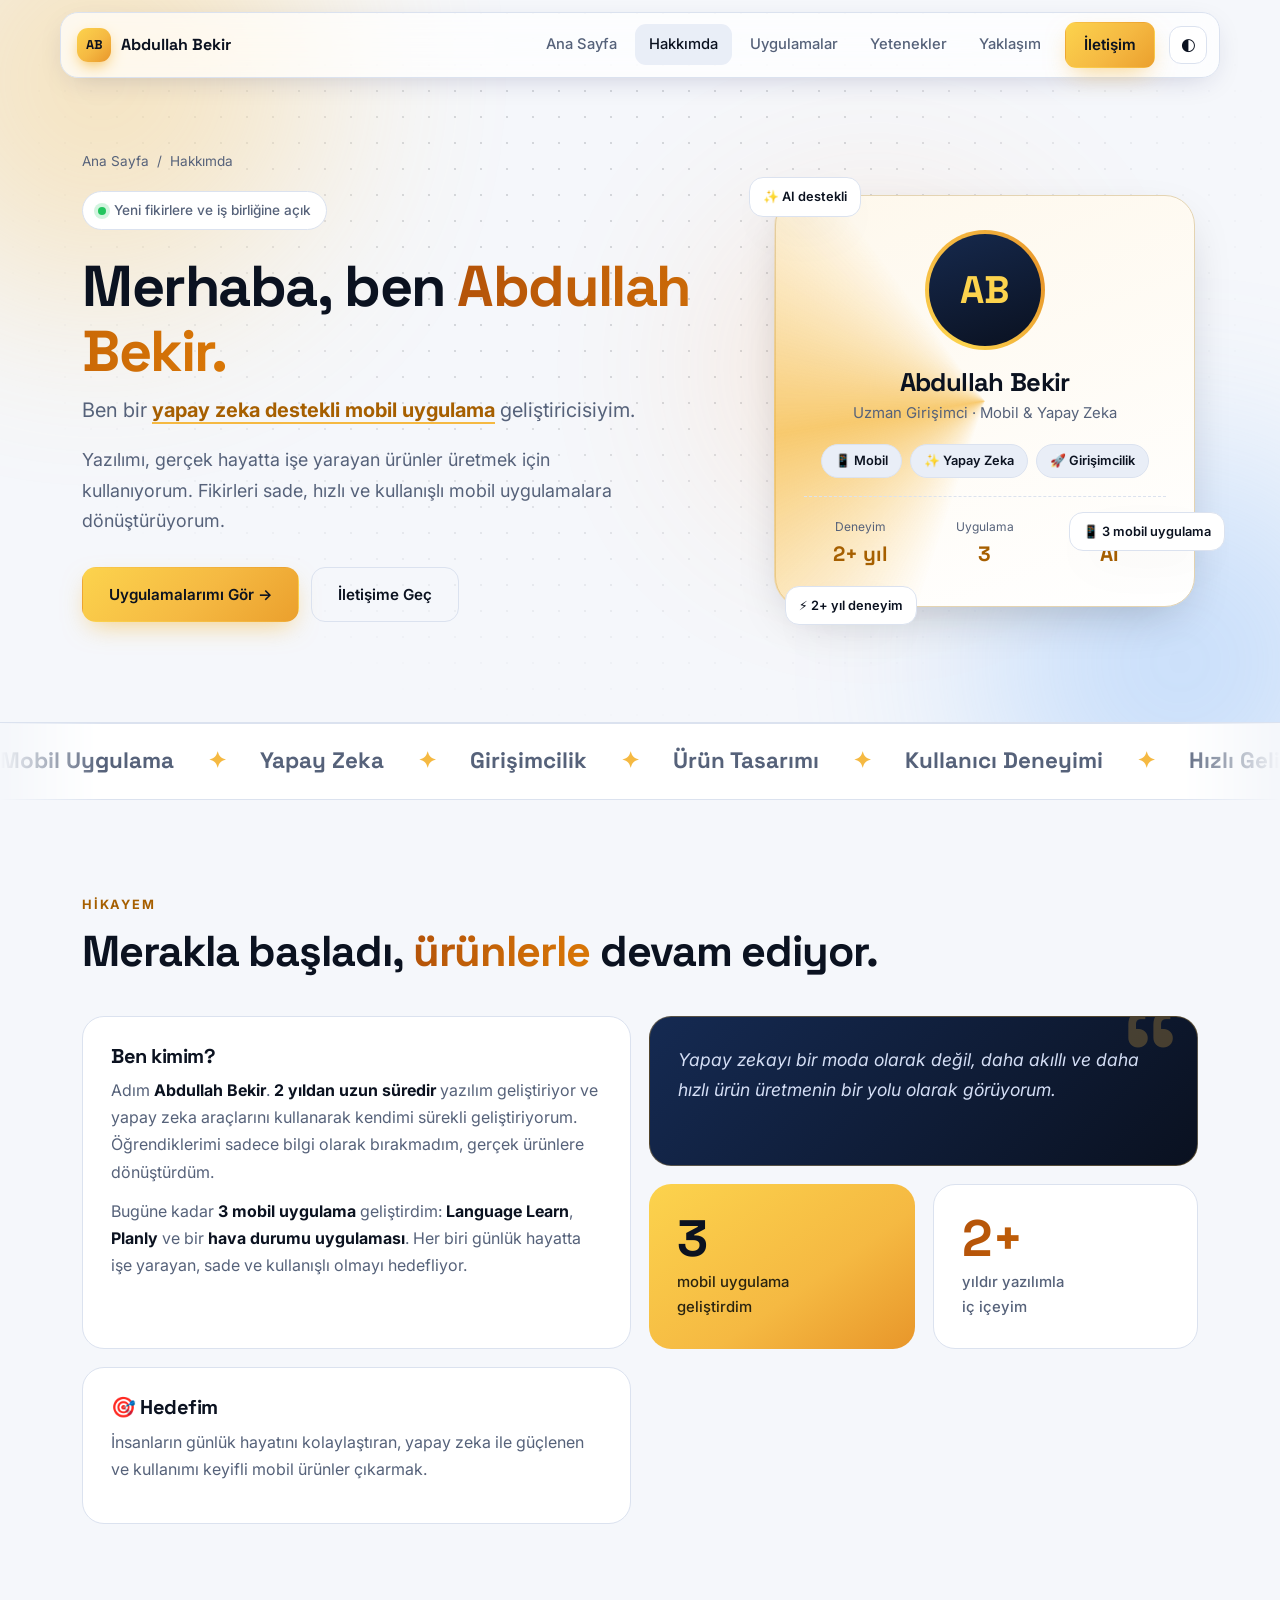
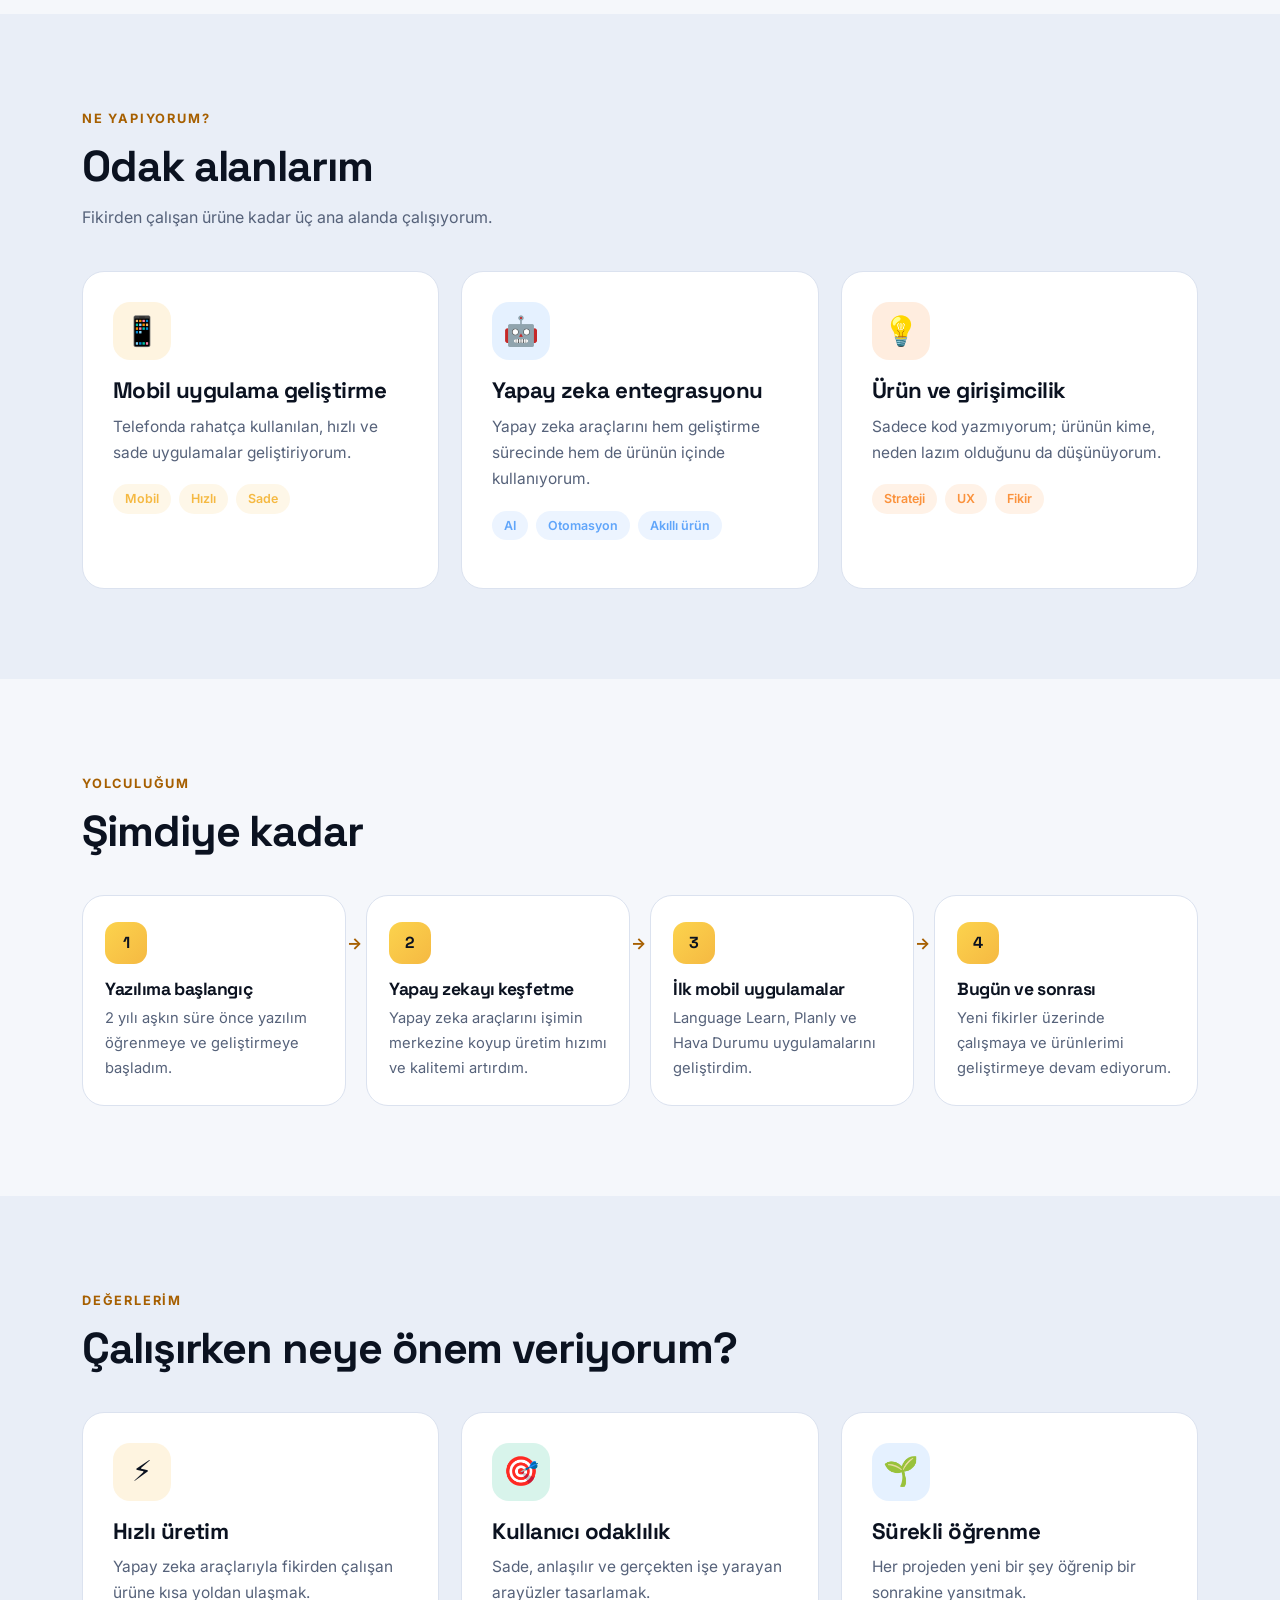
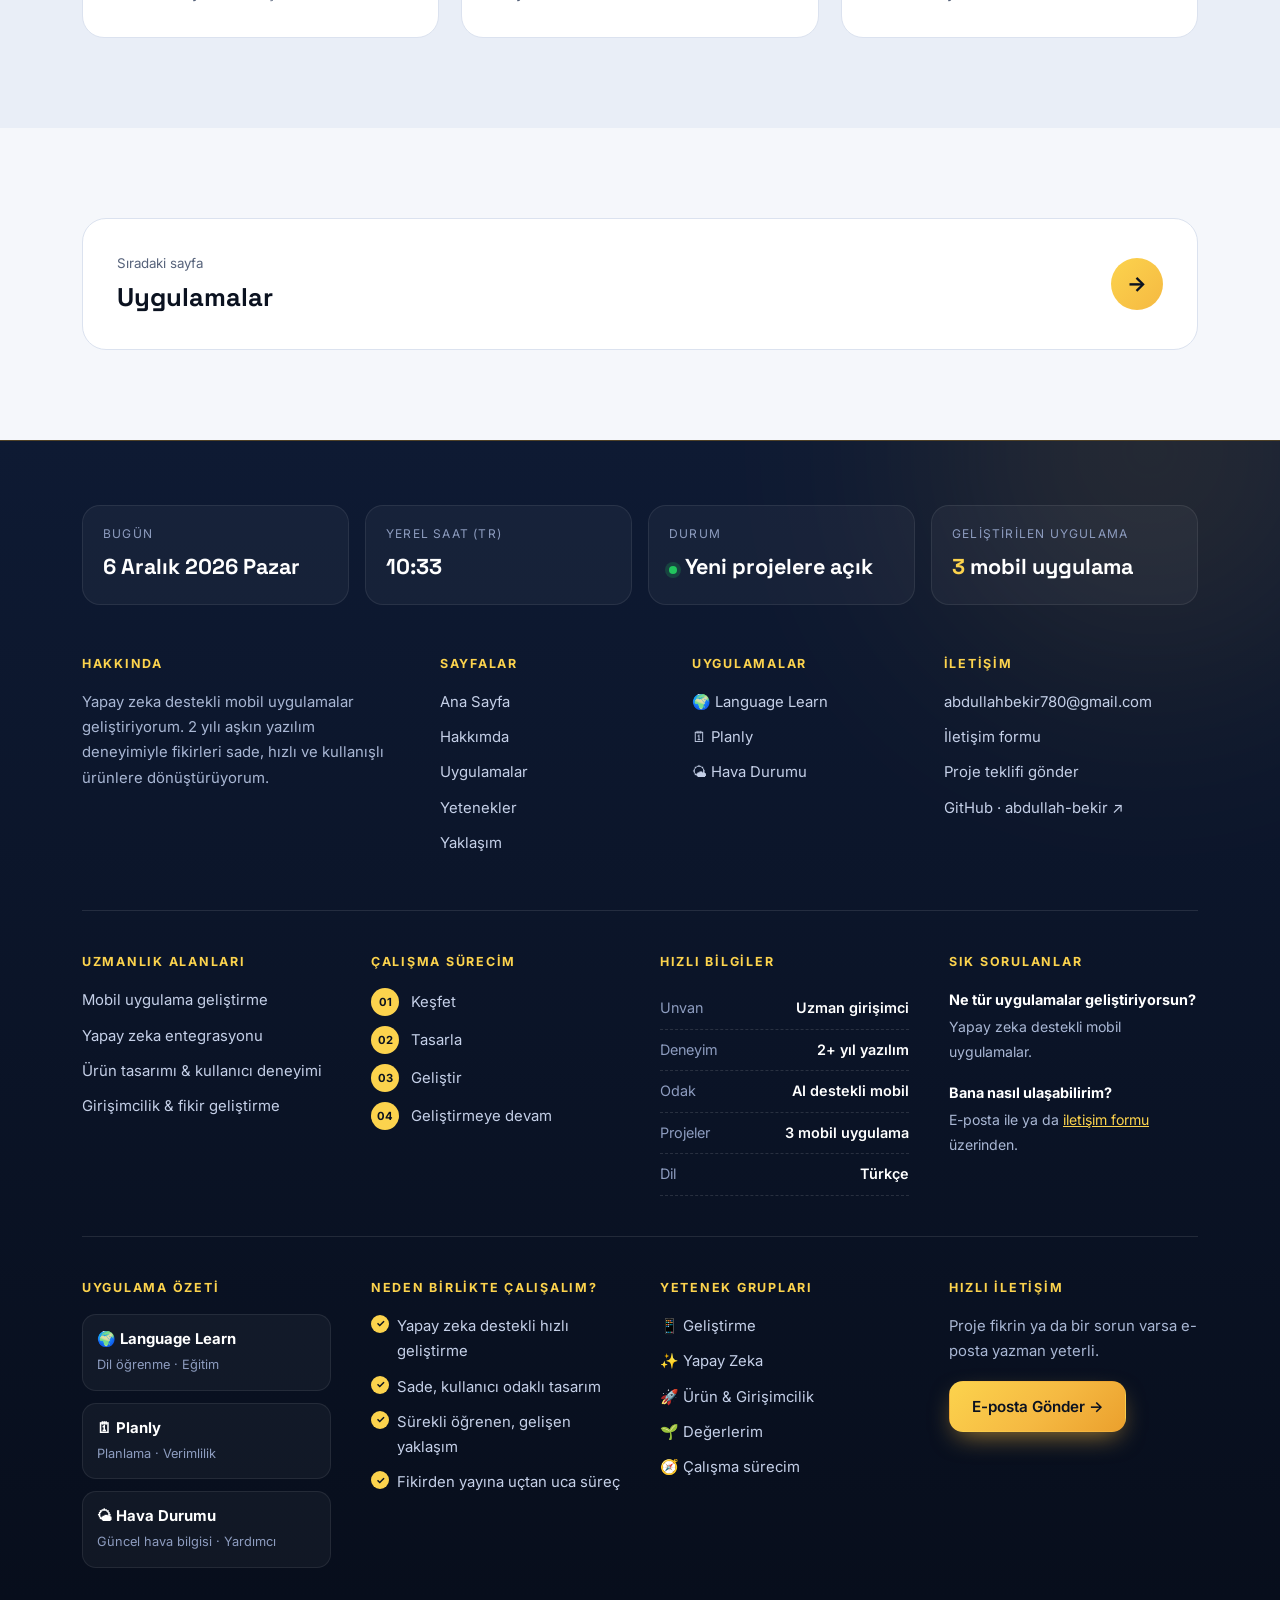
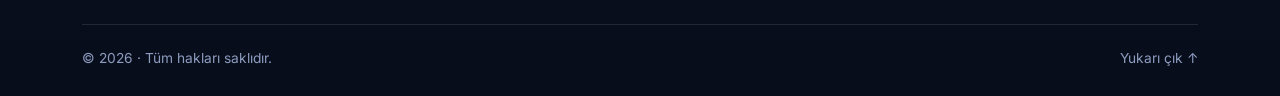
==== hakkimda.html @ 8fc39459 "Kişisel web sitesi: ilk sürüm Ana sayfa, Hakkımda, Uygulamalar, Yetenekler, Yaklaşım ve İletişim say" ====
<!doctype html>
<html lang="tr">
<head>
<meta charset="utf-8">
<meta name="viewport" content="width=device-width, initial-scale=1">
<title>Hakkımda · Abdullah Bekir</title>
<meta name="description" content="Abdullah Bekir kimdir? 2 yıldan fazla yazılım deneyimi olan, yapay zeka destekli mobil uygulamalar geliştiren girişimci.">
<meta name="theme-color" content="#070d1a">
<link rel="icon" href="data:image/svg+xml,<svg xmlns='http://www.w3.org/2000/svg' viewBox='0 0 100 100'><rect width='100' height='100' rx='24' fill='%23f5b942'/><text x='50' y='67' font-size='56' text-anchor='middle' fill='%230b1220' font-family='Arial' font-weight='700'>AB</text></svg>">
<link rel="preconnect" href="https://fonts.googleapis.com">
<link rel="preconnect" href="https://fonts.gstatic.com" crossorigin>
<link href="https://fonts.googleapis.com/css2?family=Inter:wght@400;500;600;700;800&family=Space+Grotesk:wght@500;700&display=swap" rel="stylesheet">
<link rel="stylesheet" href="style.css">
</head>
<body>

<header class="nav"><div class="nav-in">
  <a href="index.html" class="brand"><span class="logo">AB</span> Abdullah Bekir</a>
  <nav class="links" id="links" aria-label="Ana menü">
    <a href="index.html">Ana Sayfa</a>
    <a href="hakkimda.html" class="active">Hakkımda</a>
    <a href="uygulamalar.html">Uygulamalar</a>
    <a href="yetenekler.html">Yetenekler</a>
    <a href="yaklasim.html">Yaklaşım</a>
    <a href="iletisim.html" class="btn">İletişim</a>
  </nav>
  <button class="theme" id="theme" aria-label="Temayı değiştir">◐</button>
  <button class="burger" id="burger" aria-label="Menüyü aç" aria-expanded="false"><span></span><span></span></button>
</div></header>

<main>
<section class="page-hero about-hero">
  <div class="gridbg"></div><div class="glow g1"></div><div class="glow g2"></div><div class="glow g3"></div>
  <div class="wrap about-grid">
    <div>
      <div class="crumbs"><a href="index.html">Ana Sayfa</a> <span>/</span> <span>Hakkımda</span></div>
      <span class="pill"><i></i> Yeni fikirlere ve iş birliğine açık</span>
      <h1>Merhaba, ben <span class="grad">Abdullah Bekir.</span></h1>
      <p class="rotator-line">Ben bir <b class="rotator" id="rotator">yapay zeka destekli mobil uygulama</b> geliştiricisiyim.</p>
      <p class="lead">Yazılımı, gerçek hayatta işe yarayan ürünler üretmek için kullanıyorum. Fikirleri sade, hızlı ve kullanışlı mobil uygulamalara dönüştürüyorum.</p>
      <div class="cta">
        <a href="uygulamalar.html" class="btn">Uygulamalarımı Gör →</a>
        <a href="iletisim.html" class="btn btn-ghost">İletişime Geç</a>
      </div>
    </div>

    <div class="profile-wrap reveal">
      <aside class="profile tilt" aria-label="Profil kartı">
        <div class="avatar"><span>AB</span></div>
        <h3>Abdullah Bekir</h3>
        <p class="role">Uzman Girişimci · Mobil &amp; Yapay Zeka</p>
        <ul class="chips">
          <li>📱 Mobil</li><li>✨ Yapay Zeka</li><li>🚀 Girişimcilik</li>
        </ul>
        <dl class="p-facts">
          <div><dt>Deneyim</dt><dd>2+ yıl</dd></div>
          <div><dt>Uygulama</dt><dd>3</dd></div>
          <div><dt>Odak</dt><dd>AI</dd></div>
        </dl>
      </aside>
      <div class="chip ch1">✨ AI destekli</div>
      <div class="chip ch2">📱 3 mobil uygulama</div>
      <div class="chip ch3">⚡ 2+ yıl deneyim</div>
    </div>
  </div>
</section>

<div class="marquee" aria-hidden="true">
  <div class="marquee-track">
    <span>Mobil Uygulama</span><span>✦</span><span>Yapay Zeka</span><span>✦</span><span>Girişimcilik</span><span>✦</span><span>Ürün Tasarımı</span><span>✦</span><span>Kullanıcı Deneyimi</span><span>✦</span><span>Hızlı Geliştirme</span><span>✦</span>
    <span>Mobil Uygulama</span><span>✦</span><span>Yapay Zeka</span><span>✦</span><span>Girişimcilik</span><span>✦</span><span>Ürün Tasarımı</span><span>✦</span><span>Kullanıcı Deneyimi</span><span>✦</span><span>Hızlı Geliştirme</span><span>✦</span>
  </div>
</div>

<section class="section">
  <div class="wrap">
    <span class="eyebrow">Hikayem</span>
    <h2>Merakla başladı, <span class="grad">ürünlerle</span> devam ediyor.</h2>

    <div class="bento">
      <div class="b-card b-story reveal">
        <h3>Ben kimim?</h3>
        <p>Adım <b>Abdullah Bekir</b>. <b>2 yıldan uzun süredir</b> yazılım geliştiriyor ve yapay zeka araçlarını kullanarak kendimi sürekli geliştiriyorum. Öğrendiklerimi sadece bilgi olarak bırakmadım, gerçek ürünlere dönüştürdüm.</p>
        <p>Bugüne kadar <b>3 mobil uygulama</b> geliştirdim: <b>Language Learn</b>, <b>Planly</b> ve bir <b>hava durumu uygulaması</b>. Her biri günlük hayatta işe yarayan, sade ve kullanışlı olmayı hedefliyor.</p>
      </div>

      <div class="b-card b-quote reveal">
        <span class="qmark">“</span>
        <p>Yapay zekayı bir moda olarak değil, daha akıllı ve daha hızlı ürün üretmenin bir yolu olarak görüyorum.</p>
      </div>

      <div class="b-card b-stat reveal">
        <b data-count="3">0</b>
        <span>mobil uygulama<br>geliştirdim</span>
      </div>

      <div class="b-card b-stat alt reveal">
        <b data-count="2" data-suffix="+">0</b>
        <span>yıldır yazılımla<br>iç içeyim</span>
      </div>

      <div class="b-card b-goal reveal">
        <h3>🎯 Hedefim</h3>
        <p>İnsanların günlük hayatını kolaylaştıran, yapay zeka ile güçlenen ve kullanımı keyifli mobil ürünler çıkarmak.</p>
      </div>
    </div>
  </div>
</section>

<section class="section alt">
  <div class="wrap">
    <span class="eyebrow">Ne yapıyorum?</span>
    <h2>Odak alanlarım</h2>
    <p class="sub">Fikirden çalışan ürüne kadar üç ana alanda çalışıyorum.</p>
    <div class="cards">
      <div class="card reveal" style="--c:#f5b942"><div class="ico">📱</div><h3>Mobil uygulama geliştirme</h3><p>Telefonda rahatça kullanılan, hızlı ve sade uygulamalar geliştiriyorum.</p><ul class="tags"><li>Mobil</li><li>Hızlı</li><li>Sade</li></ul></div>
      <div class="card reveal" style="--c:#60a5fa"><div class="ico">🤖</div><h3>Yapay zeka entegrasyonu</h3><p>Yapay zeka araçlarını hem geliştirme sürecinde hem de ürünün içinde kullanıyorum.</p><ul class="tags"><li>AI</li><li>Otomasyon</li><li>Akıllı ürün</li></ul></div>
      <div class="card reveal" style="--c:#fb923c"><div class="ico">💡</div><h3>Ürün ve girişimcilik</h3><p>Sadece kod yazmıyorum; ürünün kime, neden lazım olduğunu da düşünüyorum.</p><ul class="tags"><li>Strateji</li><li>UX</li><li>Fikir</li></ul></div>
    </div>
  </div>
</section>

<section class="section">
  <div class="wrap">
    <span class="eyebrow">Yolculuğum</span>
    <h2>Şimdiye kadar</h2>
    <div class="journey">
      <div class="j-item reveal"><i>1</i><div><h3>Yazılıma başlangıç</h3><p>2 yılı aşkın süre önce yazılım öğrenmeye ve geliştirmeye başladım.</p></div></div>
      <div class="j-item reveal"><i>2</i><div><h3>Yapay zekayı keşfetme</h3><p>Yapay zeka araçlarını işimin merkezine koyup üretim hızımı ve kalitemi artırdım.</p></div></div>
      <div class="j-item reveal"><i>3</i><div><h3>İlk mobil uygulamalar</h3><p>Language Learn, Planly ve Hava Durumu uygulamalarını geliştirdim.</p></div></div>
      <div class="j-item reveal"><i>4</i><div><h3>Bugün ve sonrası</h3><p>Yeni fikirler üzerinde çalışmaya ve ürünlerimi geliştirmeye devam ediyorum.</p></div></div>
    </div>
  </div>
</section>

<section class="section alt">
  <div class="wrap">
    <span class="eyebrow">Değerlerim</span>
    <h2>Çalışırken neye önem veriyorum?</h2>
    <div class="cards">
      <div class="card reveal" style="--c:#f5b942"><div class="ico">⚡</div><h3>Hızlı üretim</h3><p>Yapay zeka araçlarıyla fikirden çalışan ürüne kısa yoldan ulaşmak.</p></div>
      <div class="card reveal" style="--c:#12b886"><div class="ico">🎯</div><h3>Kullanıcı odaklılık</h3><p>Sade, anlaşılır ve gerçekten işe yarayan arayüzler tasarlamak.</p></div>
      <div class="card reveal" style="--c:#60a5fa"><div class="ico">🌱</div><h3>Sürekli öğrenme</h3><p>Her projeden yeni bir şey öğrenip bir sonrakine yansıtmak.</p></div>
    </div>
  </div>
</section>

<section class="section">
  <div class="wrap">
    <a class="next reveal" href="uygulamalar.html">
      <div><small>Sıradaki sayfa</small><b>Uygulamalar</b></div>
      <span class="arrow">→</span>
    </a>
  </div>
</section>
</main>

<footer class="footer">
  <div class="wrap">
    <div class="f-live">
      <div><small>Bugün</small><b id="f-date">—</b></div>
      <div><small>Yerel saat (TR)</small><b id="f-time">—</b></div>
      <div><small>Durum</small><b><span class="dot"></span>Yeni projelere açık</b></div>
      <div><small>Geliştirilen uygulama</small><b><em>3</em> mobil uygulama</b></div>
    </div>

    <div class="f-grid">
      <div>
        <h4>Hakkında</h4>
        <p>Yapay zeka destekli mobil uygulamalar geliştiriyorum. 2 yılı aşkın yazılım deneyimiyle fikirleri sade, hızlı ve kullanışlı ürünlere dönüştürüyorum.</p>
      </div>
      <div>
        <h4>Sayfalar</h4>
        <ul>
          <li><a href="index.html">Ana Sayfa</a></li>
          <li><a href="hakkimda.html">Hakkımda</a></li>
          <li><a href="uygulamalar.html">Uygulamalar</a></li>
          <li><a href="yetenekler.html">Yetenekler</a></li>
          <li><a href="yaklasim.html">Yaklaşım</a></li>
        </ul>
      </div>
      <div>
        <h4>Uygulamalar</h4>
        <ul>
          <li><a href="uygulamalar.html">🌍 Language Learn</a></li>
          <li><a href="uygulamalar.html">🗓 Planly</a></li>
          <li><a href="uygulamalar.html">🌤 Hava Durumu</a></li>
        </ul>
      </div>
      <div>
        <h4>İletişim</h4>
        <ul>
          <li><a href="mailto:abdullahbekir780@gmail.com">abdullahbekir780@gmail.com</a></li>
          <li><a href="iletisim.html">İletişim formu</a></li>
          <li><a href="iletisim.html">Proje teklifi gönder</a></li>
          <li><a href="https://github.com/abdullah-bekir" target="_blank" rel="noopener">GitHub · abdullah-bekir ↗</a></li>
        </ul>
      </div>
    </div>

    <div class="f-grid f-grid2">
      <div>
        <h4>Uzmanlık alanları</h4>
        <ul>
          <li><a href="yetenekler.html">Mobil uygulama geliştirme</a></li>
          <li><a href="yetenekler.html">Yapay zeka entegrasyonu</a></li>
          <li><a href="yetenekler.html">Ürün tasarımı &amp; kullanıcı deneyimi</a></li>
          <li><a href="yetenekler.html">Girişimcilik &amp; fikir geliştirme</a></li>
        </ul>
      </div>
      <div>
        <h4>Çalışma sürecim</h4>
        <ul class="f-steps">
          <li><span>01</span> Keşfet</li>
          <li><span>02</span> Tasarla</li>
          <li><span>03</span> Geliştir</li>
          <li><span>04</span> Geliştirmeye devam</li>
        </ul>
      </div>
      <div>
        <h4>Hızlı bilgiler</h4>
        <dl class="f-facts">
          <div><dt>Unvan</dt><dd>Uzman girişimci</dd></div>
          <div><dt>Deneyim</dt><dd>2+ yıl yazılım</dd></div>
          <div><dt>Odak</dt><dd>AI destekli mobil</dd></div>
          <div><dt>Projeler</dt><dd>3 mobil uygulama</dd></div>
          <div><dt>Dil</dt><dd>Türkçe</dd></div>
        </dl>
      </div>
      <div>
        <h4>Sık sorulanlar</h4>
        <ul class="f-faq">
          <li><b>Ne tür uygulamalar geliştiriyorsun?</b><span>Yapay zeka destekli mobil uygulamalar.</span></li>
          <li><b>Bana nasıl ulaşabilirim?</b><span>E-posta ile ya da <a href="iletisim.html">iletişim formu</a> üzerinden.</span></li>
        </ul>
      </div>
    </div>
    <div class="f-grid f-grid2 f-grid3">
      <div>
        <h4>Uygulama özeti</h4>
        <ul class="f-apps">
          <li><a href="uygulamalar.html"><b>🌍 Language Learn</b><span>Dil öğrenme · Eğitim</span></a></li>
          <li><a href="uygulamalar.html"><b>🗓 Planly</b><span>Planlama · Verimlilik</span></a></li>
          <li><a href="uygulamalar.html"><b>🌤 Hava Durumu</b><span>Güncel hava bilgisi · Yardımcı</span></a></li>
        </ul>
      </div>
      <div>
        <h4>Neden birlikte çalışalım?</h4>
        <ul class="f-checks">
          <li>Yapay zeka destekli hızlı geliştirme</li>
          <li>Sade, kullanıcı odaklı tasarım</li>
          <li>Sürekli öğrenen, gelişen yaklaşım</li>
          <li>Fikirden yayına uçtan uca süreç</li>
        </ul>
      </div>
      <div>
        <h4>Yetenek grupları</h4>
        <ul>
          <li><a href="yetenekler.html">📱 Geliştirme</a></li>
          <li><a href="yetenekler.html">✨ Yapay Zeka</a></li>
          <li><a href="yetenekler.html">🚀 Ürün &amp; Girişimcilik</a></li>
          <li><a href="hakkimda.html">🌱 Değerlerim</a></li>
          <li><a href="yaklasim.html">🧭 Çalışma sürecim</a></li>
        </ul>
      </div>
      <div>
        <h4>Hızlı iletişim</h4>
        <p>Proje fikrin ya da bir sorun varsa e-posta yazman yeterli.</p>
        <a class="btn f-btn" href="mailto:abdullahbekir780@gmail.com">E-posta Gönder →</a>
      </div>
    </div>
    <div class="f-bottom"><span>© <span id="year"></span> · Tüm hakları saklıdır.</span><a href="#">Yukarı çık ↑</a></div>
  </div>
</footer>
<script src="script.js"></script>
</body>
</html>
---- style.css ----
:root{
  --bg:#f5f7fb;--bg2:#e9eef7;--surface:#ffffff;--surface2:#f7f9fd;--text:#0b1220;--muted:#56627a;--line:#dbe2ef;
  --brand:#f5b942;--brand2:#60a5fa;--brand3:#fb923c;
  --brand-ink:#a65f00;--on-brand:#0b1220;--ga:#b45309;--gb:#d97706;
  --shadow:0 18px 50px -18px rgba(11,18,32,.28);--radius:22px;
}
:root[data-theme="dark"]{
  --bg:#070d1a;--bg2:#0b1426;--surface:#101b33;--surface2:#15233f;--text:#eef3ff;--muted:#9aa9c7;--line:#1f2f52;
  --brand-ink:#f5b942;--ga:#fcd34d;--gb:#f59e0b;
  --shadow:0 18px 50px -18px rgba(0,0,0,.7);
}
*{box-sizing:border-box;margin:0;padding:0}
html{scroll-behavior:smooth;scroll-padding-top:90px}
body{font-family:Inter,system-ui,sans-serif;background:var(--bg);color:var(--text);line-height:1.7;-webkit-font-smoothing:antialiased;transition:background .3s,color .3s;animation:pagein .5s ease}
@keyframes pagein{from{opacity:0;transform:translateY(8px)}}
a{color:inherit;text-decoration:none}
ul,ol{list-style:none}
img,svg{max-width:100%}
.wrap{max-width:1160px;margin:0 auto;padding:0 22px}
h1,h2,h3{font-family:"Space Grotesk",Inter,sans-serif;line-height:1.12;letter-spacing:-.025em}
h2{font-size:clamp(1.8rem,4vw,2.7rem);margin-bottom:14px}
h3{font-size:1.25rem}
.grad{background:linear-gradient(95deg,var(--ga),var(--gb));-webkit-background-clip:text;background-clip:text;color:transparent}
::selection{background:var(--brand);color:var(--on-brand)}

/* ---------- nav ---------- */
.nav{position:fixed;inset:12px 0 auto 0;z-index:50;display:flex;justify-content:center;pointer-events:none}
.nav-in{pointer-events:auto;display:flex;align-items:center;gap:14px;width:min(1160px,calc(100% - 28px));padding:9px 12px 9px 16px;border-radius:18px;background:color-mix(in srgb,var(--surface) 72%,transparent);backdrop-filter:blur(18px) saturate(1.4);border:1px solid var(--line);box-shadow:0 8px 30px -12px rgba(30,30,90,.25)}
.brand{display:flex;align-items:center;gap:10px;font-weight:700;margin-right:auto;font-family:"Space Grotesk"}
.logo{display:grid;place-items:center;width:34px;height:34px;border-radius:11px;background:linear-gradient(135deg,#fcd34d,var(--brand) 55%,#e8962a);color:var(--on-brand);font-size:.8rem;font-weight:800;box-shadow:0 6px 16px -4px var(--brand)}
.links{display:flex;align-items:center;gap:4px;font-size:.92rem;font-weight:500;color:var(--muted)}
.links a{padding:8px 14px;border-radius:11px;transition:background .2s,color .2s}
.links a:not(.btn):hover{color:var(--text);background:var(--bg2)}
.links a.active:not(.btn){color:var(--text);background:var(--bg2)}
.theme{width:38px;height:38px;border-radius:12px;border:1px solid var(--line);background:var(--surface);color:var(--text);font-size:1.05rem;cursor:pointer;transition:transform .3s}
.theme:hover{transform:rotate(180deg)}
.burger{display:none;width:38px;height:38px;border:1px solid var(--line);border-radius:12px;background:var(--surface);cursor:pointer;flex-direction:column;justify-content:center;align-items:center;gap:5px}
.burger span{width:18px;height:2px;background:var(--text);border-radius:2px}

/* ---------- buttons ---------- */
.btn{display:inline-flex;align-items:center;gap:8px;padding:14px 26px;border-radius:14px;font-weight:600;font-size:.95rem;color:var(--on-brand);background:linear-gradient(135deg,#fcd34d,var(--brand) 55%,#eba02d);box-shadow:0 10px 26px -8px rgba(245,185,66,.65);transition:transform .2s,box-shadow .2s;border:1px solid transparent;cursor:pointer;font-family:inherit}
.btn:hover{transform:translateY(-2px);box-shadow:0 16px 34px -8px rgba(245,185,66,.8)}
.links .btn{padding:9px 18px;margin-left:6px;color:var(--on-brand)}
.btn-ghost{background:transparent;color:var(--text);border-color:var(--line);box-shadow:none}
.btn-ghost:hover{border-color:var(--brand);box-shadow:none}

/* ---------- backgrounds ---------- */
.glow{position:absolute;border-radius:50%;filter:blur(100px);opacity:.3;pointer-events:none}
.g1{width:440px;height:440px;background:var(--brand);top:-140px;left:-120px}
.g2{width:400px;height:400px;background:var(--brand2);bottom:-140px;right:-100px}
.g3{width:300px;height:300px;background:var(--brand3);top:30%;right:20%;opacity:.18}
.gridbg{position:absolute;inset:0;pointer-events:none;background-image:radial-gradient(color-mix(in srgb,var(--text) 14%,transparent) 1px,transparent 1px);background-size:26px 26px;mask-image:radial-gradient(ellipse at 50% 30%,#000 25%,transparent 72%);-webkit-mask-image:radial-gradient(ellipse at 50% 30%,#000 25%,transparent 72%)}

/* ---------- home hero ---------- */
.hero{position:relative;overflow:hidden;padding:160px 0 100px}
.hero-grid{position:relative;display:grid;grid-template-columns:1.15fr .85fr;gap:40px;align-items:center}
.pill{display:inline-flex;align-items:center;gap:8px;padding:7px 15px;border:1px solid var(--line);background:var(--surface);border-radius:999px;font-size:.85rem;color:var(--muted);font-weight:500}
.pill i{width:8px;height:8px;border-radius:50%;background:#22c55e;box-shadow:0 0 0 4px rgba(34,197,94,.2)}
.hero h1{font-size:clamp(2.3rem,5.6vw,4rem);margin:22px 0}
.lead{font-size:1.12rem;color:var(--muted);max-width:580px}
.cta{display:flex;flex-wrap:wrap;gap:12px;margin:30px 0}
.cta.center{justify-content:center}
.stats{display:flex;gap:40px;margin-top:38px;padding-top:28px;border-top:1px solid var(--line)}
.stats b{display:block;font-family:"Space Grotesk";font-size:2.1rem;line-height:1.1}
.stats span{font-size:.85rem;color:var(--muted)}

.hero-visual{position:relative;display:grid;place-items:center}
.phone{width:262px;height:524px;border-radius:42px;padding:12px;background:linear-gradient(160deg,#2a3a5e,#0a0f1d);box-shadow:var(--shadow),0 0 0 1px rgba(255,255,255,.1) inset;animation:float 6s ease-in-out infinite}
.notch{width:92px;height:22px;background:#0a0f1d;border-radius:0 0 15px 15px;margin:-12px auto 0;position:relative;z-index:2}
.screen{height:100%;margin-top:-22px;border-radius:32px;padding:38px 16px 16px;background:linear-gradient(180deg,#172646,#0a1120);color:#fff}
.s-title{font-family:"Space Grotesk";font-size:1.4rem;font-weight:700;margin-bottom:14px}
.s-card{display:flex;gap:12px;align-items:center;padding:14px;border-radius:16px;margin-bottom:12px;background:rgba(255,255,255,.07);border:1px solid rgba(255,255,255,.08)}
.s-card span{font-size:1.5rem}
.s-card b{display:block;font-size:.9rem}
.s-card small{color:#a9aed6;font-size:.75rem}
.c1{border-left:3px solid #339af0}.c2{border-left:3px solid #12b886}.c3{border-left:3px solid #6d5efc}
.s-bar{height:6px;border-radius:6px;background:rgba(255,255,255,.1);margin-top:18px;overflow:hidden}
.s-bar i{display:block;height:100%;width:68%;background:linear-gradient(90deg,var(--brand),var(--brand2));border-radius:6px}
.chip{position:absolute;padding:10px 15px;border-radius:14px;background:var(--surface);border:1px solid var(--line);box-shadow:var(--shadow);font-size:.85rem;font-weight:600;animation:float 5s ease-in-out infinite}
.ch1{top:60px;left:-10px}.ch2{bottom:70px;right:-10px;animation-delay:-2s}
@keyframes float{50%{transform:translateY(-12px)}}

/* ---------- sub-page hero ---------- */
.page-hero{position:relative;overflow:hidden;padding:150px 0 70px;border-bottom:1px solid var(--line)}
.page-hero .wrap{position:relative}
.crumbs{display:flex;gap:8px;font-size:.85rem;color:var(--muted);margin-bottom:18px}
.crumbs a:hover{color:var(--brand-ink)}
.page-hero h1{font-size:clamp(2.2rem,5vw,3.6rem);max-width:820px}
.page-hero .lead{margin-top:18px}

/* ---------- generic ---------- */
.section{padding:90px 0}
.section.alt{background:var(--bg2)}
.eyebrow{display:inline-block;color:var(--brand-ink);font-weight:700;font-size:.8rem;letter-spacing:.14em;text-transform:uppercase;margin-bottom:12px}
.sub{color:var(--muted);max-width:600px}
.split{display:grid;grid-template-columns:.85fr 1.15fr;gap:60px;align-items:start}
.prose p{color:var(--muted);margin-bottom:18px;font-size:1.05rem}
.prose b{color:var(--text)}
.prose h3{margin:30px 0 10px}

.cards{display:grid;grid-template-columns:repeat(3,1fr);gap:22px;margin-top:40px}
.cards.two-col{grid-template-columns:repeat(2,1fr)}
.card{position:relative;padding:30px;border-radius:var(--radius);background:var(--surface);border:1px solid var(--line);transition:transform .3s,box-shadow .3s,border-color .3s;overflow:hidden;--c:var(--brand)}
.card::after{content:"";position:absolute;inset:0;pointer-events:none;opacity:0;transition:opacity .3s;background:radial-gradient(380px circle at var(--mx,50%) var(--my,50%),color-mix(in srgb,var(--c) 18%,transparent),transparent 60%)}
.card:hover{transform:translateY(-6px);box-shadow:var(--shadow);border-color:color-mix(in srgb,var(--c) 55%,var(--line))}
.card:hover::after{opacity:1}
.card>*{position:relative;z-index:1}
.ico{display:grid;place-items:center;width:58px;height:58px;border-radius:17px;font-size:1.8rem;margin-bottom:18px;background:color-mix(in srgb,var(--c) 16%,transparent)}
.card h3{font-size:1.4rem;margin-bottom:10px}
.card p{color:var(--muted);font-size:.97rem}
.tags{display:flex;flex-wrap:wrap;gap:8px;margin:18px 0}
.tags li{padding:4px 12px;font-size:.78rem;font-weight:600;border-radius:999px;color:var(--c);background:color-mix(in srgb,var(--c) 12%,transparent)}
.more{display:inline-flex;gap:6px;font-weight:600;font-size:.92rem;color:var(--c);transition:gap .2s}
.more:hover{gap:12px}

.values{display:grid;grid-template-columns:repeat(3,1fr);gap:16px;margin-top:30px}
.values div{padding:22px;border:1px solid var(--line);border-radius:18px;background:var(--surface)}
.values span{font-size:1.6rem}
.values b{display:block;margin:6px 0 4px}
.values p{font-size:.9rem;margin:0}

/* app detail rows */
.app{display:grid;grid-template-columns:.9fr 1.1fr;gap:56px;align-items:center;padding:56px 0;border-top:1px solid var(--line);--c:var(--brand)}
.app:first-of-type{border-top:0;padding-top:10px}
.app:nth-of-type(even) .app-art{order:2}
.app-art{display:grid;place-items:center;aspect-ratio:1/.85;border-radius:30px;font-size:6rem;position:relative;overflow:hidden;background:linear-gradient(145deg,color-mix(in srgb,var(--c) 28%,var(--surface)),color-mix(in srgb,var(--c) 6%,var(--surface)));border:1px solid color-mix(in srgb,var(--c) 30%,var(--line))}
.app-art::before{content:"";position:absolute;width:70%;aspect-ratio:1;border-radius:50%;background:var(--c);filter:blur(70px);opacity:.35}
.app-art span{position:relative;filter:drop-shadow(0 14px 24px rgba(0,0,0,.25));animation:float 6s ease-in-out infinite}
.app h2{font-size:clamp(1.8rem,3.5vw,2.4rem)}
.app p{color:var(--muted);margin-bottom:14px}
.ticks{margin:18px 0 22px}
.ticks li{position:relative;padding-left:30px;margin-bottom:9px;color:var(--text);font-size:.97rem}
.ticks li::before{content:"✓";position:absolute;left:0;top:2px;width:20px;height:20px;border-radius:50%;display:grid;place-items:center;font-size:.7rem;font-weight:700;color:#fff;background:var(--c)}

/* skills */
.skill-group{margin-top:44px}
.skill-group h3{display:flex;align-items:center;gap:10px;margin-bottom:20px}
.skills{display:grid;grid-template-columns:1fr 1fr;gap:22px 50px}
.skill b{display:flex;justify-content:space-between;margin-bottom:10px;font-weight:600}
.skill b em{font-style:normal;color:var(--muted);font-weight:500;font-size:.9rem}
.meter{height:9px;border-radius:9px;background:var(--bg2);overflow:hidden;border:1px solid var(--line)}
.meter i{display:block;height:100%;width:0;border-radius:9px;background:linear-gradient(90deg,var(--brand),var(--brand2));transition:width 1.3s cubic-bezier(.2,.8,.2,1)}
.skill.in .meter i{width:var(--w)}

/* steps / timeline */
.steps{display:grid;gap:0;margin-top:40px;position:relative}
.steps::before{content:"";position:absolute;left:29px;top:10px;bottom:10px;width:2px;background:linear-gradient(var(--brand),var(--brand2),transparent)}
.step{display:grid;grid-template-columns:60px 1fr;gap:26px;padding-bottom:40px;position:relative}
.step .num{display:grid;place-items:center;width:60px;height:60px;border-radius:50%;background:var(--surface);border:2px solid var(--brand);font-family:"Space Grotesk";font-weight:700;color:var(--brand-ink);position:relative;z-index:1;box-shadow:0 0 0 6px var(--bg)}
.step .box{padding:26px 28px;border-radius:var(--radius);background:var(--surface);border:1px solid var(--line)}
.step h3{margin-bottom:8px;font-size:1.35rem}
.step p{color:var(--muted)}
.section.alt .step .num{box-shadow:0 0 0 6px var(--bg2)}

/* contact */
.contact-grid{display:grid;grid-template-columns:.8fr 1.2fr;gap:44px}
.info{display:grid;gap:14px;align-content:start;position:sticky;top:100px}
.mail-card,.info-card{display:flex;gap:14px;align-items:center;padding:18px;border-radius:18px;background:var(--surface);border:1px solid var(--line);transition:border-color .2s,transform .2s}
.mail-card{flex-wrap:wrap;background:linear-gradient(135deg,color-mix(in srgb,var(--brand) 14%,var(--surface)),var(--surface));border-color:color-mix(in srgb,var(--brand) 45%,var(--line))}
.info-card:hover{border-color:var(--brand);transform:translateX(4px)}
.info .ic{display:grid;place-items:center;width:46px;height:46px;border-radius:14px;font-size:1.3rem;background:color-mix(in srgb,var(--brand) 18%,transparent);flex:none}
.info small{display:block;color:var(--muted);font-size:.8rem}
.info b{word-break:break-all;font-size:.95rem}
.mail-actions{display:flex;gap:8px;width:100%}
.mini-btn{flex:1;text-align:center;font:inherit;font-weight:600;font-size:.88rem;padding:10px 14px;border-radius:12px;border:1px solid var(--line);background:var(--surface);color:var(--text);cursor:pointer;transition:.2s}
.mini-btn:hover{border-color:var(--brand)}
.mini-btn.gold{background:linear-gradient(135deg,#fcd34d,var(--brand));color:var(--on-brand);border-color:transparent}
.how{margin-top:10px;padding:20px;border-radius:18px;border:1px dashed color-mix(in srgb,var(--brand) 50%,var(--line));display:grid;gap:12px;font-size:.9rem;color:var(--muted)}
.how li{display:flex;gap:12px;align-items:center}
.how span{display:grid;place-items:center;width:26px;height:26px;border-radius:50%;font-size:.75rem;font-weight:700;color:var(--on-brand);background:var(--brand);flex:none}
.f-title{font-size:1.7rem}
.f-sub{color:var(--muted);font-size:.93rem;margin:4px 0 14px}
.topics{display:flex;flex-wrap:wrap;gap:8px}
.topics button{font:inherit;font-weight:600;font-size:.85rem;padding:9px 16px;border-radius:999px;border:1px solid var(--line);background:var(--surface2);color:var(--muted);cursor:pointer;transition:.2s}
.topics button:hover{border-color:var(--brand);color:var(--text)}
.topics button.on{background:color-mix(in srgb,var(--brand) 20%,var(--surface));border-color:var(--brand);color:var(--text)}
.two-in{display:grid;grid-template-columns:1fr 1fr;gap:16px}
.count{justify-self:end;font-weight:500;color:var(--muted);font-size:.78rem}
.form.sent .note{color:#12b886;font-weight:600}
.req{font-style:normal;color:#ef4444;font-weight:800;margin-left:2px}
.req-note{display:block;margin-top:2px;font-size:.8rem}
.field{display:grid;gap:7px;position:relative}
.field label{font-weight:600;font-size:.9rem}
.inp{position:relative}
.inp input,.inp textarea{width:100%}
.form input:not(#cc-search),.form textarea{padding-right:42px}
.tick{position:absolute;right:13px;top:50%;transform:translateY(-50%) scale(.5);opacity:0;width:22px;height:22px;display:grid;place-items:center;border-radius:50%;font-size:.7rem;font-weight:800;color:#fff;background:#12b886;transition:.25s;pointer-events:none}
.field.good .tick{opacity:1;transform:translateY(-50%) scale(1)}
.field.good input,.field.good textarea{border-color:#12b886}
.field.bad input,.field.bad textarea,.field.bad .cc>button{border-color:#ef4444;box-shadow:0 0 0 4px rgba(239,68,68,.12)}
.err{display:none;color:#ef4444;font-size:.8rem;font-weight:600}
.field.bad .err{display:block}
.msg-foot{display:flex;justify-content:space-between;gap:10px}
.form.shake{animation:shake .45s}
@keyframes shake{20%,60%{transform:translateX(-6px)}40%,80%{transform:translateX(6px)}}
.phone-row{display:grid;grid-template-columns:auto 1fr;gap:10px;align-items:start}
.cc{position:relative}
.cc>button{display:flex;align-items:center;gap:8px;height:100%;min-height:50px;padding:0 14px;border-radius:13px;border:1px solid var(--line);background:var(--surface2);color:var(--text);font:inherit;font-weight:600;cursor:pointer;transition:border-color .2s}
.cc>button:hover,.cc>button[aria-expanded="true"]{border-color:var(--brand)}
.cc>button img,.cc li img{border-radius:3px;object-fit:cover;box-shadow:0 0 0 1px rgba(0,0,0,.12);flex:none}
.cc>button em{font-style:normal;font-size:.7rem;color:var(--muted)}
.cc-panel{position:absolute;z-index:30;top:calc(100% + 8px);left:0;width:min(330px,82vw);padding:10px;border-radius:16px;background:var(--surface);border:1px solid var(--line);box-shadow:var(--shadow)}
.cc-panel[hidden]{display:none}
.cc-panel input{width:100%;padding:11px 14px!important;margin-bottom:8px}
.cc ul{max-height:260px;overflow-y:auto;display:grid;gap:2px}
.cc li{display:flex;align-items:center;gap:10px;padding:9px 10px;border-radius:10px;cursor:pointer;font-size:.9rem}
.cc li span{flex:1;overflow:hidden;text-overflow:ellipsis;white-space:nowrap}
.cc li b{color:var(--muted);font-weight:600;font-size:.84rem}
.cc li:hover,.cc li.sel{background:color-mix(in srgb,var(--brand) 16%,transparent)}
.cc .none{color:var(--muted);cursor:default;justify-content:center}
.form{padding:34px;border-radius:26px;background:var(--surface);border:1px solid var(--line);box-shadow:var(--shadow);display:grid;gap:18px}
.form label{display:grid;gap:7px;font-weight:600;font-size:.9rem}
.form input,.form textarea{font:inherit;font-weight:400;padding:14px 16px;border-radius:13px;border:1px solid var(--line);background:var(--surface2);color:var(--text);outline:none;transition:border-color .2s,box-shadow .2s}
.form input:focus,.form textarea:focus{border-color:var(--brand);box-shadow:0 0 0 4px color-mix(in srgb,var(--brand) 18%,transparent)}
.form textarea{min-height:150px;resize:vertical}
.form .note{font-size:.82rem;color:var(--muted)}

/* about page */
.about-grid{display:grid;grid-template-columns:1.2fr .8fr;gap:50px;align-items:center}
.profile{position:relative;padding:34px 28px;border-radius:30px;text-align:center;background:linear-gradient(160deg,color-mix(in srgb,var(--brand) 10%,var(--surface)),var(--surface));border:1px solid color-mix(in srgb,var(--brand) 35%,var(--line));box-shadow:var(--shadow)}
.avatar{display:grid;place-items:center;width:120px;height:120px;margin:0 auto 18px;border-radius:50%;padding:4px;background:conic-gradient(from 200deg,#fcd34d,var(--brand),#e8962a,#fcd34d)}
.avatar span{display:grid;place-items:center;width:100%;height:100%;border-radius:50%;background:linear-gradient(160deg,#16294d,#0a1120);color:#fcd34d;font-family:"Space Grotesk";font-size:2.4rem;font-weight:700}
.profile h3{font-size:1.6rem}
.role{color:var(--muted);font-size:.93rem;margin-top:4px}
.chips{display:flex;flex-wrap:wrap;justify-content:center;gap:8px;margin:18px 0}
.chips li{padding:5px 13px;border-radius:999px;font-size:.8rem;font-weight:600;background:var(--bg2);border:1px solid var(--line)}
.p-facts{display:grid;grid-template-columns:repeat(3,1fr);gap:10px;padding-top:20px;border-top:1px dashed var(--line)}
.p-facts dd{font-family:"Space Grotesk";font-size:1.3rem;font-weight:700;color:var(--brand-ink)}
.p-facts dt{font-size:.75rem;color:var(--muted)}
.about-hero .pill{margin-bottom:6px}
.about-hero h1{margin:18px 0 10px}
.rotator-line{font-size:1.25rem;color:var(--muted);margin-bottom:14px}
.rotator{color:var(--brand-ink);border-bottom:2px solid var(--brand);transition:opacity .35s}
.rotator.out{opacity:0}
.profile-wrap{position:relative;perspective:900px;max-width:420px;margin:0 auto;width:100%}
.profile.tilt{transition:transform .2s ease-out;transform-style:preserve-3d}
.profile::before{content:"";position:absolute;inset:-2px;border-radius:32px;z-index:-1;background:conic-gradient(from var(--ang,0deg),transparent 0 55%,var(--brand),transparent 90%);animation:spin 6s linear infinite;opacity:.75}
@property --ang{syntax:"<angle>";initial-value:0deg;inherits:false}
@keyframes spin{to{--ang:360deg}}
.profile-wrap .chip{font-size:.8rem;padding:8px 13px}
.profile-wrap .ch1{top:-18px;left:-26px}
.profile-wrap .ch2{bottom:56px;right:-30px;animation-delay:-2s}
.profile-wrap .ch3{bottom:-18px;left:10px;animation-delay:-3.5s}
.marquee{overflow:hidden;border-block:1px solid var(--line);background:var(--surface);padding:18px 0;-webkit-mask-image:linear-gradient(90deg,transparent,#000 8%,#000 92%,transparent);mask-image:linear-gradient(90deg,transparent,#000 8%,#000 92%,transparent)}
.marquee-track{display:flex;gap:34px;width:max-content;animation:marq 32s linear infinite;font-family:"Space Grotesk";font-size:1.4rem;font-weight:700;color:var(--muted);white-space:nowrap}
.marquee-track span:nth-child(even){color:var(--brand)}
@keyframes marq{to{transform:translateX(-50%)}}
.bento{display:grid;grid-template-columns:repeat(4,1fr);grid-auto-rows:minmax(150px,auto);gap:18px;margin-top:40px}
.b-card{padding:28px;border-radius:var(--radius);background:var(--surface);border:1px solid var(--line);transition:transform .3s,box-shadow .3s}
.b-card:hover{transform:translateY(-4px);box-shadow:var(--shadow)}
.b-card h3{margin-bottom:10px}
.b-card p{color:var(--muted);margin-bottom:12px}
.b-card b{color:var(--text)}
.b-story{grid-column:span 2;grid-row:span 2}
.b-quote{grid-column:span 2;position:relative;overflow:hidden;background:linear-gradient(135deg,#152a52,#0a1120);border-color:rgba(245,185,66,.3)}
.b-quote p{color:#d4def5;font-size:1.1rem;font-style:italic;position:relative;margin:0}
.qmark{position:absolute;top:-24px;right:16px;font-family:"Space Grotesk";font-size:9rem;line-height:1;color:var(--brand);opacity:.25}
.b-stat{display:flex;flex-direction:column;justify-content:center;background:linear-gradient(145deg,#fcd34d,var(--brand) 60%,#e8962a);border:0}
.b-stat b{font-family:"Space Grotesk";font-size:3.2rem;line-height:1;color:#0b1220}
.b-stat span{color:#2a2410;font-weight:500;font-size:.93rem;margin-top:6px}
.b-stat.alt{background:var(--surface);border:1px solid var(--line)}
.b-stat.alt b{background:linear-gradient(95deg,var(--ga),var(--gb));-webkit-background-clip:text;background-clip:text;color:transparent}
.b-stat.alt span{color:var(--muted)}
.b-goal{grid-column:span 2}
.journey{display:grid;grid-template-columns:repeat(4,1fr);gap:20px;margin-top:40px;counter-reset:j}
.j-item{position:relative;padding:26px 22px 24px;border-radius:var(--radius);background:var(--surface);border:1px solid var(--line);transition:transform .3s,border-color .3s}
.j-item:hover{transform:translateY(-5px);border-color:var(--brand)}
.j-item:not(:last-child)::after{content:"→";position:absolute;right:-17px;top:34px;z-index:2;color:var(--brand-ink);font-weight:700}
.j-item i{display:grid;place-items:center;width:42px;height:42px;border-radius:13px;margin-bottom:16px;font-style:normal;font-family:"Space Grotesk";font-weight:700;color:var(--on-brand);background:linear-gradient(135deg,#fcd34d,var(--brand))}
.j-item h3{font-size:1.1rem;margin-bottom:6px}
.j-item p{color:var(--muted);font-size:.92rem}

/* shared hero mini stats */
.hero-mini{display:flex;flex-wrap:wrap;gap:14px;margin-top:30px}
.hero-mini li{padding:12px 20px;border-radius:16px;background:var(--surface);border:1px solid var(--line);display:flex;align-items:baseline;gap:10px}
.hero-mini b{font-family:"Space Grotesk";font-size:1.6rem;color:var(--brand-ink)}
.hero-mini span{font-size:.85rem;color:var(--muted)}

/* apps page */
.filters{display:flex;flex-wrap:wrap;gap:10px;margin-bottom:34px}
.filters button{font:inherit;font-weight:600;font-size:.9rem;padding:10px 20px;border-radius:999px;border:1px solid var(--line);background:var(--surface);color:var(--muted);cursor:pointer;transition:.2s}
.filters button:hover{color:var(--text);border-color:var(--brand)}
.filters button.on{background:linear-gradient(135deg,#fcd34d,var(--brand));color:var(--on-brand);border-color:transparent;box-shadow:0 8px 20px -8px rgba(245,185,66,.7)}
.showcase{display:grid;gap:28px}
.show{display:grid;grid-template-columns:.8fr 1.2fr;gap:0;border-radius:30px;background:var(--surface);border:1px solid var(--line);overflow:hidden;transition:transform .3s,box-shadow .3s,border-color .3s}
.show:hover{transform:translateY(-5px);box-shadow:var(--shadow);border-color:color-mix(in srgb,var(--c) 55%,var(--line))}
.show[hidden]{display:none}
.show:nth-child(even){grid-template-columns:1.2fr .8fr}
.show:nth-child(even) .show-art{order:2}
.show-art{position:relative;display:grid;place-items:center;padding:40px;min-height:380px;background:linear-gradient(150deg,color-mix(in srgb,var(--c) 30%,var(--surface)),color-mix(in srgb,var(--c) 6%,var(--surface)))}
.show-art::before{content:"";position:absolute;width:60%;aspect-ratio:1;border-radius:50%;background:var(--c);filter:blur(80px);opacity:.4}
.mini{position:relative;width:190px;padding:14px;border-radius:30px;background:linear-gradient(160deg,#25365a,#0a0f1d);box-shadow:0 30px 50px -20px rgba(0,0,0,.55);animation:float 6s ease-in-out infinite;color:#fff;text-align:center}
.m-top{display:flex;justify-content:center;gap:5px;margin-bottom:14px}
.m-top i{width:6px;height:6px;border-radius:50%;background:rgba(255,255,255,.35)}
.m-emoji{display:grid;place-items:center;width:84px;height:84px;margin:0 auto 16px;border-radius:24px;font-size:2.6rem;background:color-mix(in srgb,var(--c) 35%,#0a0f1d);border:1px solid color-mix(in srgb,var(--c) 60%,transparent)}
.m-line{height:8px;border-radius:8px;background:rgba(255,255,255,.14);margin:0 auto 9px}
.w80{width:80%}.w60{width:60%}
.m-pill{margin:16px 0 8px;padding:9px;border-radius:12px;font-size:.78rem;font-weight:700;background:var(--c);color:#0b1220}
.show-body{padding:44px}
.badge{display:inline-block;padding:4px 12px;margin-bottom:12px;border-radius:999px;font-size:.75rem;font-weight:700;letter-spacing:.06em;text-transform:uppercase;color:var(--c);background:color-mix(in srgb,var(--c) 14%,transparent)}
.show-body h2{font-size:clamp(1.8rem,3.4vw,2.4rem);margin-bottom:12px}
.show-body p{color:var(--muted);margin-bottom:6px}
.show .ticks li::before{color:#0b1220}
.table-wrap{margin-top:30px;overflow-x:auto;border-radius:22px;border:1px solid var(--line);background:var(--surface)}
.cmp{width:100%;border-collapse:collapse;min-width:640px}
.cmp th{text-align:left;padding:16px 20px;font-size:.78rem;letter-spacing:.1em;text-transform:uppercase;color:var(--muted);background:var(--surface2);border-bottom:1px solid var(--line)}
.cmp td{padding:18px 20px;border-bottom:1px solid var(--line);font-size:.95rem}
.cmp tr:last-child td{border-bottom:0}
.cmp tbody tr:hover{background:var(--surface2)}
.yes{display:inline-block;padding:3px 12px;border-radius:999px;font-size:.8rem;font-weight:700;color:#0f7a5a;background:rgba(18,184,134,.14)}

/* skills page */
.sk-groups{display:grid;grid-template-columns:repeat(3,1fr);gap:22px}
.sk-group{padding:30px;border-radius:26px;background:var(--surface);border:1px solid var(--line);transition:transform .3s,box-shadow .3s,border-color .3s}
.sk-group:hover{transform:translateY(-5px);box-shadow:var(--shadow);border-color:color-mix(in srgb,var(--c) 55%,var(--line))}
.sk-head{display:flex;gap:16px;align-items:center;margin-bottom:28px}
.sk-head .ico{margin:0;flex:none;background:color-mix(in srgb,var(--c) 16%,transparent)}
.sk-head h3{font-size:1.3rem}
.sk-head p{color:var(--muted);font-size:.88rem;line-height:1.5;margin-top:2px}
.rings{display:grid;grid-template-columns:1fr 1fr;gap:18px}
.rk{text-align:center}
.rk span{display:block;margin-top:12px;font-size:.85rem;font-weight:600;line-height:1.35}
@property --p{syntax:"<number>";initial-value:0;inherits:false}
.ring{--p:0;position:relative;width:96px;aspect-ratio:1;margin:0 auto;border-radius:50%;display:grid;place-items:center;background:conic-gradient(var(--c) calc(var(--p)*1%),var(--bg2) 0);transition:--p 1.4s cubic-bezier(.2,.8,.2,1)}
.ring::before{content:"";position:absolute;inset:9px;border-radius:50%;background:var(--surface)}
.ring b{position:relative;font-family:"Space Grotesk";font-size:1.25rem}
.rk.in .ring{--p:var(--v)}
.matrix{margin-top:30px;border-radius:22px;border:1px solid var(--line);background:var(--surface);overflow-x:auto}
.mx-row{display:grid;grid-template-columns:1.4fr repeat(3,1fr);min-width:520px;align-items:center;text-align:center;border-bottom:1px solid var(--line)}
.mx-row:last-child{border-bottom:0}
.mx-row>*{padding:18px 14px}
.mx-row b{text-align:left}
.mx-row span{color:var(--brand);font-size:1.1rem}
.mx-head span{font-size:.78rem;letter-spacing:.1em;text-transform:uppercase;color:var(--muted);font-weight:600}
.mx-head{background:var(--surface2)}
.grow{margin-top:40px;padding:30px;border-radius:24px;background:var(--surface);border:1px dashed color-mix(in srgb,var(--brand) 55%,var(--line))}
.grow .tags{margin-bottom:0}
.tags.big li{padding:8px 18px;font-size:.88rem;--c:var(--brand-ink)}

/* approach page */
.process{max-width:980px;margin:0 auto}
.stepper{position:relative;display:grid;grid-template-columns:repeat(4,1fr);gap:12px;margin-bottom:30px}
.st-bar{position:absolute;left:8%;right:8%;top:30px;height:3px;border-radius:3px;background:var(--line);z-index:0}
.st-bar i{display:block;height:100%;width:0;border-radius:3px;background:linear-gradient(90deg,#fcd34d,var(--brand));transition:width .5s ease}
.st{position:relative;z-index:1;display:grid;justify-items:center;gap:10px;background:none;border:0;font:inherit;color:var(--muted);cursor:pointer}
.st span{display:grid;place-items:center;width:60px;height:60px;border-radius:50%;font-family:"Space Grotesk";font-weight:700;background:var(--surface);border:2px solid var(--line);color:var(--muted);box-shadow:0 0 0 6px var(--bg);transition:.3s}
.st b{font-size:.92rem}
.st:hover span{border-color:var(--brand)}
.st.done span{border-color:var(--brand);color:var(--brand-ink)}
.st.on span{background:linear-gradient(135deg,#fcd34d,var(--brand));border-color:transparent;color:var(--on-brand);transform:scale(1.1)}
.st.on b{color:var(--text)}
.panels{padding:38px;border-radius:30px;background:var(--surface);border:1px solid var(--line);box-shadow:var(--shadow)}
.panel{display:none;grid-template-columns:auto 1fr;gap:30px;align-items:start;animation:pagein .4s ease}
.panel.on{display:grid}
.p-ico{display:grid;place-items:center;width:96px;height:96px;border-radius:28px;font-size:2.8rem;background:linear-gradient(145deg,color-mix(in srgb,var(--brand) 28%,var(--surface)),color-mix(in srgb,var(--brand) 6%,var(--surface)));border:1px solid color-mix(in srgb,var(--brand) 35%,var(--line))}
.panel h2{font-size:clamp(1.6rem,3vw,2.2rem)}
.panel p{color:var(--muted);font-size:1.03rem}
.io{display:grid;grid-template-columns:1fr 1fr;gap:14px;margin-top:22px}
.io div{padding:16px 18px;border-radius:16px;background:var(--surface2);border:1px solid var(--line)}
.io small{display:block;font-size:.72rem;letter-spacing:.1em;text-transform:uppercase;color:var(--brand-ink);font-weight:700;margin-bottom:4px}
.io span{font-size:.93rem}
.p-nav{display:flex;justify-content:space-between;margin-top:30px;padding-top:24px;border-top:1px dashed var(--line)}
.p-nav .btn{padding:11px 22px}

/* faq */
.faq-wrap{display:grid;grid-template-columns:.8fr 1.2fr;gap:50px;align-items:start}
.faq{display:grid;gap:12px}
.faq details{border-radius:18px;background:var(--surface);border:1px solid var(--line);transition:border-color .2s}
.faq details[open]{border-color:color-mix(in srgb,var(--brand) 55%,var(--line))}
.faq summary{list-style:none;cursor:pointer;padding:20px 24px;font-weight:600;display:flex;justify-content:space-between;gap:16px;align-items:center}
.faq summary::-webkit-details-marker{display:none}
.faq summary::after{content:"+";display:grid;place-items:center;width:28px;height:28px;border-radius:50%;flex:none;font-size:1.2rem;color:var(--on-brand);background:var(--brand);transition:transform .3s}
.faq details[open] summary::after{transform:rotate(45deg)}
.faq p{padding:0 24px 22px;color:var(--muted)}
.faq p a{color:var(--brand-ink);text-decoration:underline}

/* closing banner */
.banner{position:relative;overflow:hidden;text-align:center;padding:72px 24px;border-radius:32px;background:linear-gradient(135deg,#152a52,#0a1120);color:#fff;border:1px solid rgba(245,185,66,.25)}
.banner .glow{opacity:.4}
.banner h2,.banner p,.banner .cta{position:relative}
.banner p{color:#b4c2e0;max-width:540px;margin:0 auto}
.banner .btn-ghost{color:#fff;border-color:rgba(255,255,255,.28)}

/* next page link */
.next{display:flex;justify-content:space-between;align-items:center;gap:20px;padding:30px 34px;border-radius:24px;border:1px solid var(--line);background:var(--surface);transition:border-color .25s,transform .25s}
.next:hover{border-color:var(--brand);transform:translateY(-3px)}
.next small{color:var(--muted)}
.next b{display:block;font-family:"Space Grotesk";font-size:1.6rem}
.next .arrow{display:grid;place-items:center;width:52px;height:52px;border-radius:50%;background:linear-gradient(135deg,#fcd34d,var(--brand));color:var(--on-brand);font-size:1.3rem;font-weight:700;flex:none}

.footer{position:relative;overflow:hidden;padding:64px 0 26px;background:linear-gradient(180deg,#0e1a33,#070d1a);color:#c5d0e8;border-top:1px solid rgba(245,185,66,.3)}
.footer::before{content:"";position:absolute;width:420px;height:420px;border-radius:50%;background:var(--brand);filter:blur(130px);opacity:.12;top:-200px;right:-80px;pointer-events:none}
.footer .wrap{position:relative}
.f-live{display:grid;grid-template-columns:repeat(4,1fr);gap:16px;margin-bottom:48px}
.f-live div{padding:18px 20px;border-radius:18px;background:rgba(255,255,255,.04);border:1px solid rgba(255,255,255,.08)}
.f-live small{display:block;font-size:.75rem;letter-spacing:.1em;text-transform:uppercase;color:#8d9cbf}
.f-live b{display:block;margin-top:4px;font-family:"Space Grotesk";font-size:1.35rem;color:#fff}
.f-live b em{font-style:normal;color:#fcd34d}
.f-live .dot{display:inline-block;width:8px;height:8px;border-radius:50%;background:#22c55e;margin-right:8px;box-shadow:0 0 0 4px rgba(34,197,94,.2)}
.f-grid{display:grid;grid-template-columns:1.5fr 1fr 1fr 1.2fr;gap:40px}
.f-grid h4{font-size:.78rem;letter-spacing:.14em;text-transform:uppercase;color:#fcd34d;margin-bottom:16px}
.f-grid p{font-size:.93rem;color:#a9b7d4;max-width:340px}
.f-grid li{margin-bottom:10px;font-size:.93rem}
.f-grid li a{color:#c5d0e8;transition:color .2s,padding .2s}
.f-grid li a:hover{color:#fcd34d;padding-left:4px}
.f-grid2{grid-template-columns:repeat(4,1fr);margin-top:44px;padding-top:40px;border-top:1px solid rgba(255,255,255,.1)}
.f-steps li{display:flex;align-items:center;gap:12px;color:#c5d0e8}
.f-steps span{display:grid;place-items:center;width:28px;height:28px;border-radius:50%;font-size:.7rem;font-weight:700;color:#0b1220;background:#fcd34d;flex:none}
.f-facts div{display:flex;justify-content:space-between;gap:14px;padding:8px 0;border-bottom:1px dashed rgba(255,255,255,.12);font-size:.9rem}
.f-facts dt{color:#8d9cbf}
.f-facts dd{color:#fff;font-weight:600;text-align:right}
.f-faq li{margin-bottom:16px}
.f-faq b{display:block;color:#fff;font-size:.9rem;margin-bottom:2px}
.f-faq span{font-size:.88rem;color:#a9b7d4}
.f-faq span a{color:#fcd34d;text-decoration:underline}
.f-grid3{margin-top:40px}
.f-apps li{margin-bottom:12px}
.f-apps a{display:block;padding:12px 14px;border-radius:14px;background:rgba(255,255,255,.04);border:1px solid rgba(255,255,255,.08);transition:border-color .2s,background .2s}
.f-apps a:hover{border-color:rgba(245,185,66,.5);background:rgba(245,185,66,.06);padding-left:14px}
.f-apps b{display:block;color:#fff;font-size:.93rem}
.f-apps span{font-size:.8rem;color:#8d9cbf}
.f-checks li{position:relative;padding-left:26px;color:#c5d0e8}
.f-checks li::before{content:"✓";position:absolute;left:0;top:1px;width:18px;height:18px;border-radius:50%;display:grid;place-items:center;font-size:.65rem;font-weight:700;color:#0b1220;background:#fcd34d}
.f-btn{margin-top:16px;padding:12px 22px}
.f-bottom{display:flex;justify-content:space-between;gap:12px;flex-wrap:wrap;margin-top:44px;padding-top:22px;border-top:1px solid rgba(255,255,255,.1);color:#8d9cbf;font-size:.86rem}
.f-bottom a:hover{color:#fcd34d}

.reveal{opacity:0;transform:translateY(26px);transition:opacity .7s,transform .7s}
.reveal.in{opacity:1;transform:none}

@media (max-width:940px){
  .hero-grid,.split,.app,.contact-grid,.about-grid{grid-template-columns:1fr}
  .faq-wrap{grid-template-columns:1fr;gap:26px}
  .info{position:static}
  .show,.show:nth-child(even){grid-template-columns:1fr}
  .show:nth-child(even) .show-art{order:0}
  .show-art{min-height:300px}
  .sk-groups{grid-template-columns:1fr}
  .journey,.bento{grid-template-columns:1fr 1fr}
  .b-story,.b-quote,.b-goal{grid-column:span 2}
  .b-story{grid-row:auto}
  .j-item:not(:last-child)::after{display:none}
  .hero{padding-top:130px}
  .cards{grid-template-columns:1fr 1fr}
  .skills{grid-template-columns:1fr}
  .app:nth-of-type(even) .app-art{order:0}
  .app{gap:28px}
  .f-grid,.f-grid2{grid-template-columns:1fr 1fr}
  .f-live{grid-template-columns:1fr 1fr}
}
@media (max-width:720px){
  .burger{display:flex}
  .links{position:absolute;top:calc(100% + 8px);left:0;right:0;flex-direction:column;align-items:stretch;padding:10px;border-radius:18px;background:var(--surface);border:1px solid var(--line);box-shadow:var(--shadow);opacity:0;visibility:hidden;transform:translateY(-8px);transition:.25s}
  .nav-in{position:relative}
  .links.open{opacity:1;visibility:visible;transform:none}
  .links .btn{justify-content:center;margin:6px 0 0}
  .cards,.cards.two-col,.values,.journey{grid-template-columns:1fr}
  .show-body{padding:28px 22px}
  .panels{padding:24px 20px}
  .panel.on{grid-template-columns:1fr;gap:16px}
  .p-ico{width:72px;height:72px;font-size:2.1rem;border-radius:20px}
  .io,.two-in{grid-template-columns:1fr}
  .st span{width:48px;height:48px}
  .st-bar{top:24px}
  .st b{font-size:.78rem}
  .bento{grid-template-columns:1fr}
  .b-story,.b-quote,.b-goal{grid-column:auto}
  .profile-wrap .ch1{left:-6px}.profile-wrap .ch2{right:-6px}
  .marquee-track{font-size:1.15rem}
  .stats{gap:22px}
  .ch1{left:0}.ch2{right:0}
  .section{padding:64px 0}
  .page-hero{padding-top:120px}
  .step{grid-template-columns:48px 1fr;gap:16px}
  .step .num{width:48px;height:48px}
  .steps::before{left:23px}
  .next{padding:22px}
  .next b{font-size:1.25rem}
  .f-grid,.f-grid2,.f-live{grid-template-columns:1fr}
  .form{padding:22px}
}
@media (prefers-reduced-motion:reduce){
  *{animation:none!important;transition:none!important}
  .reveal{opacity:1;transform:none}
}
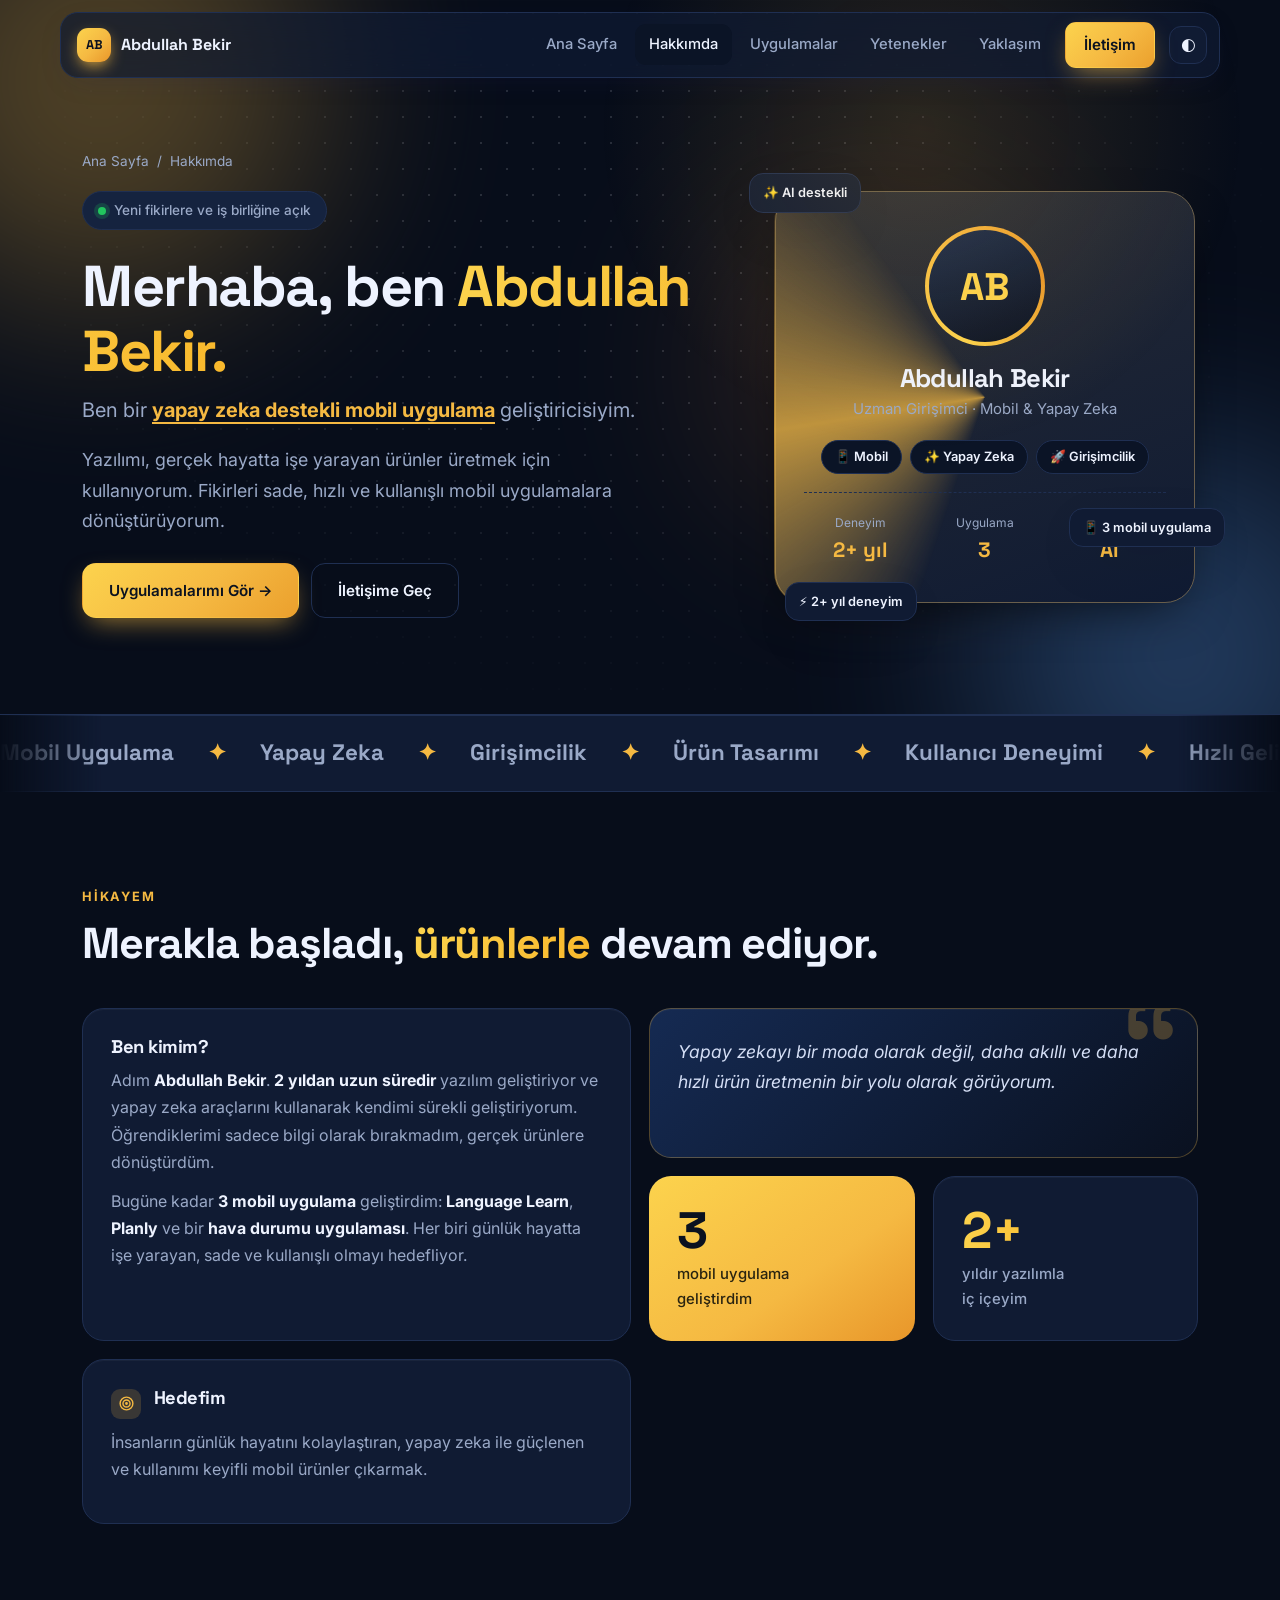
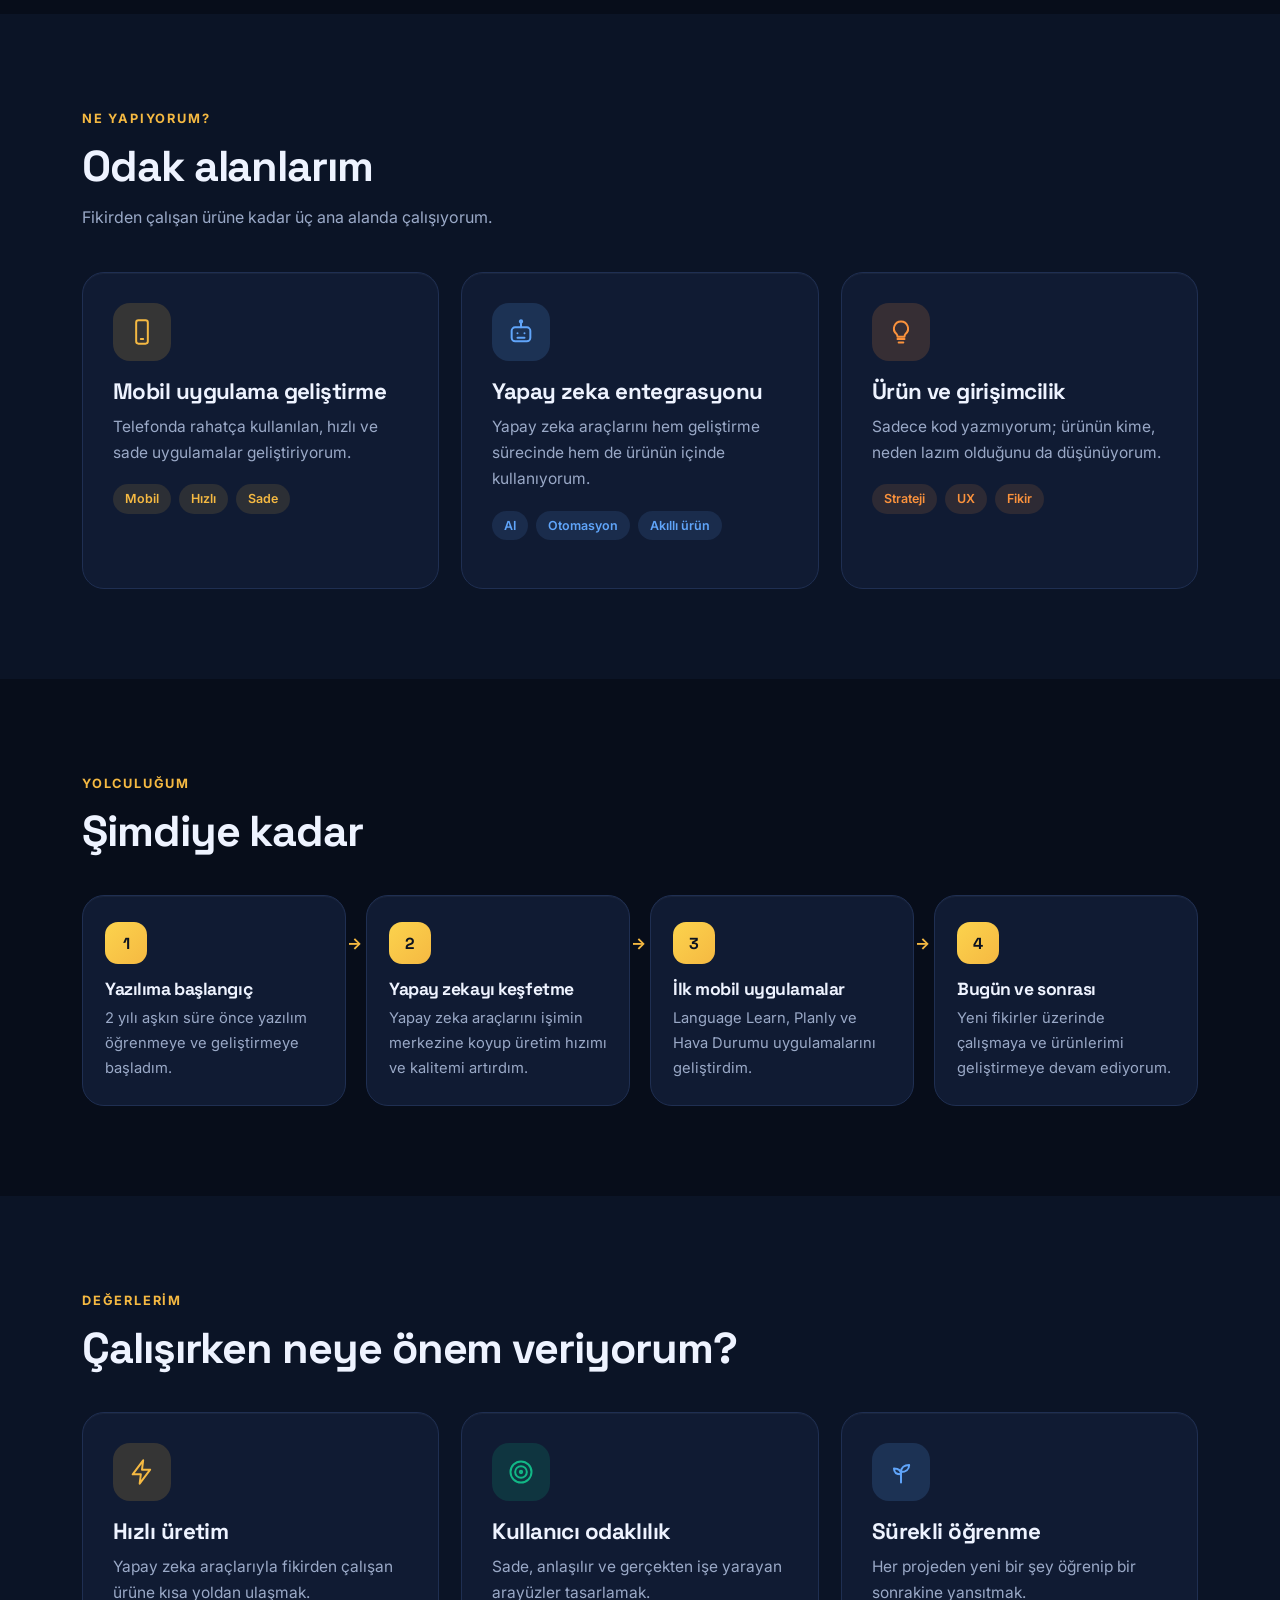
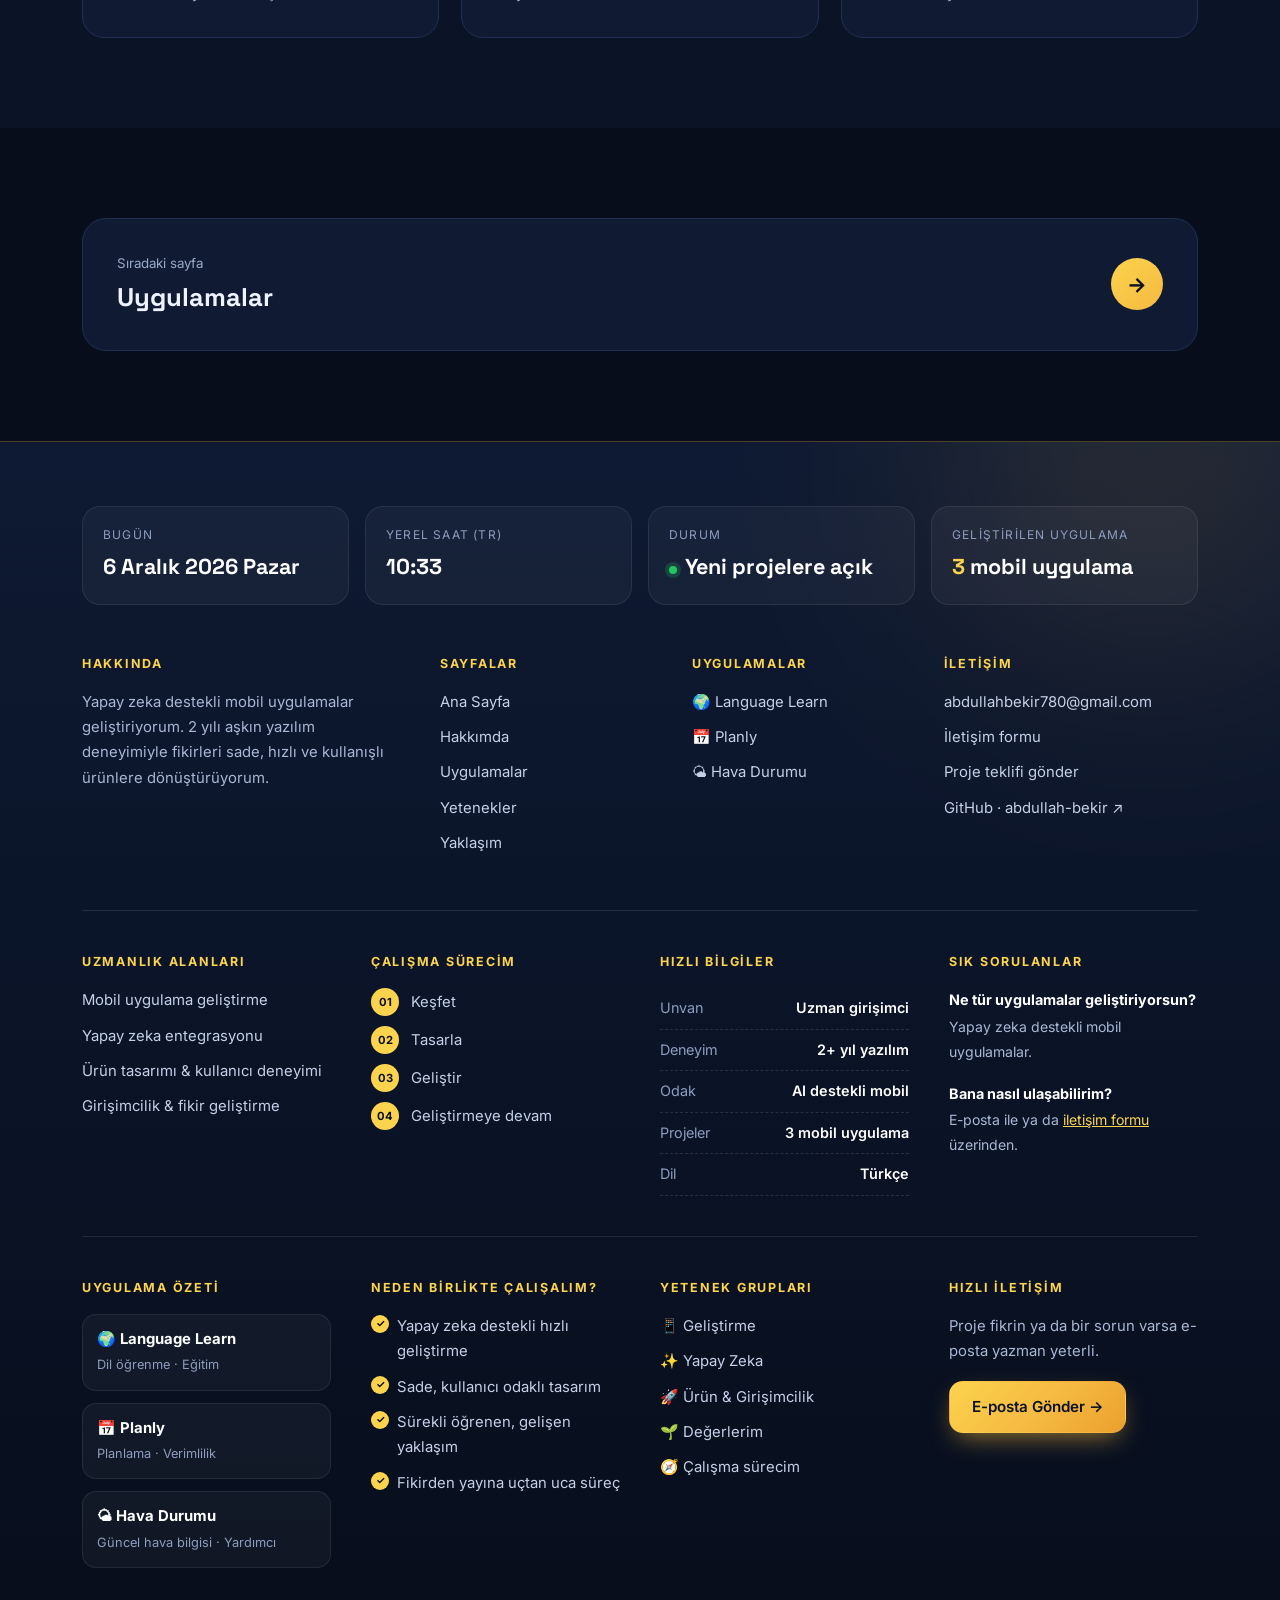
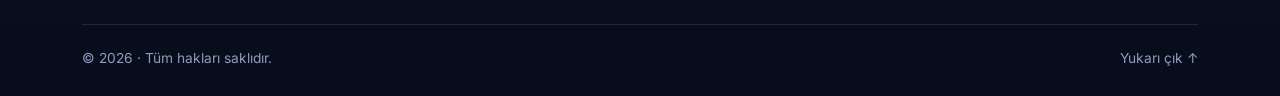
==== commit de49f8f7: "Tasarım cilası: SVG ikonlar, koyu tema varsayılan, hareketli efektler, yukarı çık düğmesi Co-Authore" ====
--- a/hakkimda.html
+++ b/hakkimda.html
@@ -10,6 +10,7 @@
 <link rel="preconnect" href="https://fonts.googleapis.com">
 <link rel="preconnect" href="https://fonts.gstatic.com" crossorigin>
 <link href="https://fonts.googleapis.com/css2?family=Inter:wght@400;500;600;700;800&family=Space+Grotesk:wght@500;700&display=swap" rel="stylesheet">
+<script>try{document.documentElement.dataset.theme=localStorage.getItem('theme')||'dark'}catch(e){document.documentElement.dataset.theme='dark'}</script>
 <link rel="stylesheet" href="style.css">
 </head>
 <body>
@@ -100,7 +101,7 @@
       </div>
 
       <div class="b-card b-goal reveal">
-        <h3>🎯 Hedefim</h3>
+        <h3><span class="h-ico"><svg viewBox="0 0 24 24" aria-hidden="true"><circle cx="12" cy="12" r="9"/><circle cx="12" cy="12" r="5"/><circle cx="12" cy="12" r="1"/></svg></span> Hedefim</h3>
         <p>İnsanların günlük hayatını kolaylaştıran, yapay zeka ile güçlenen ve kullanımı keyifli mobil ürünler çıkarmak.</p>
       </div>
     </div>
@@ -113,9 +114,9 @@
     <h2>Odak alanlarım</h2>
     <p class="sub">Fikirden çalışan ürüne kadar üç ana alanda çalışıyorum.</p>
     <div class="cards">
-      <div class="card reveal" style="--c:#f5b942"><div class="ico">📱</div><h3>Mobil uygulama geliştirme</h3><p>Telefonda rahatça kullanılan, hızlı ve sade uygulamalar geliştiriyorum.</p><ul class="tags"><li>Mobil</li><li>Hızlı</li><li>Sade</li></ul></div>
-      <div class="card reveal" style="--c:#60a5fa"><div class="ico">🤖</div><h3>Yapay zeka entegrasyonu</h3><p>Yapay zeka araçlarını hem geliştirme sürecinde hem de ürünün içinde kullanıyorum.</p><ul class="tags"><li>AI</li><li>Otomasyon</li><li>Akıllı ürün</li></ul></div>
-      <div class="card reveal" style="--c:#fb923c"><div class="ico">💡</div><h3>Ürün ve girişimcilik</h3><p>Sadece kod yazmıyorum; ürünün kime, neden lazım olduğunu da düşünüyorum.</p><ul class="tags"><li>Strateji</li><li>UX</li><li>Fikir</li></ul></div>
+      <div class="card reveal" style="--c:#f5b942"><div class="ico"><svg viewBox="0 0 24 24" aria-hidden="true"><rect x="7" y="2" width="10" height="20" rx="2"/><path d="M11 18h2"/></svg></div><h3>Mobil uygulama geliştirme</h3><p>Telefonda rahatça kullanılan, hızlı ve sade uygulamalar geliştiriyorum.</p><ul class="tags"><li>Mobil</li><li>Hızlı</li><li>Sade</li></ul></div>
+      <div class="card reveal" style="--c:#60a5fa"><div class="ico"><svg viewBox="0 0 24 24" aria-hidden="true"><rect x="4" y="8" width="16" height="12" rx="3"/><path d="M12 8V4M9 13h.01M15 13h.01M9 17h6"/><circle cx="12" cy="3" r="1"/></svg></div><h3>Yapay zeka entegrasyonu</h3><p>Yapay zeka araçlarını hem geliştirme sürecinde hem de ürünün içinde kullanıyorum.</p><ul class="tags"><li>AI</li><li>Otomasyon</li><li>Akıllı ürün</li></ul></div>
+      <div class="card reveal" style="--c:#fb923c"><div class="ico"><svg viewBox="0 0 24 24" aria-hidden="true"><path d="M9 18h6M10 21h4M12 3a6 6 0 0 0-4 10.5c.8.8 1 1.5 1 2.5h6c0-1 .2-1.7 1-2.5A6 6 0 0 0 12 3z"/></svg></div><h3>Ürün ve girişimcilik</h3><p>Sadece kod yazmıyorum; ürünün kime, neden lazım olduğunu da düşünüyorum.</p><ul class="tags"><li>Strateji</li><li>UX</li><li>Fikir</li></ul></div>
     </div>
   </div>
 </section>
@@ -138,9 +139,9 @@
     <span class="eyebrow">Değerlerim</span>
     <h2>Çalışırken neye önem veriyorum?</h2>
     <div class="cards">
-      <div class="card reveal" style="--c:#f5b942"><div class="ico">⚡</div><h3>Hızlı üretim</h3><p>Yapay zeka araçlarıyla fikirden çalışan ürüne kısa yoldan ulaşmak.</p></div>
-      <div class="card reveal" style="--c:#12b886"><div class="ico">🎯</div><h3>Kullanıcı odaklılık</h3><p>Sade, anlaşılır ve gerçekten işe yarayan arayüzler tasarlamak.</p></div>
-      <div class="card reveal" style="--c:#60a5fa"><div class="ico">🌱</div><h3>Sürekli öğrenme</h3><p>Her projeden yeni bir şey öğrenip bir sonrakine yansıtmak.</p></div>
+      <div class="card reveal" style="--c:#f5b942"><div class="ico"><svg viewBox="0 0 24 24" aria-hidden="true"><path d="M13 2 4 14h7l-1 8 9-12h-7z"/></svg></div><h3>Hızlı üretim</h3><p>Yapay zeka araçlarıyla fikirden çalışan ürüne kısa yoldan ulaşmak.</p></div>
+      <div class="card reveal" style="--c:#12b886"><div class="ico"><svg viewBox="0 0 24 24" aria-hidden="true"><circle cx="12" cy="12" r="9"/><circle cx="12" cy="12" r="5"/><circle cx="12" cy="12" r="1"/></svg></div><h3>Kullanıcı odaklılık</h3><p>Sade, anlaşılır ve gerçekten işe yarayan arayüzler tasarlamak.</p></div>
+      <div class="card reveal" style="--c:#60a5fa"><div class="ico"><svg viewBox="0 0 24 24" aria-hidden="true"><path d="M12 21v-9"/><path d="M12 12c0-4 3-6 7-6 0 4-3 6-7 6z"/><path d="M12 14c0-3-2-5-6-5 0 3 2 5 6 5z"/></svg></div><h3>Sürekli öğrenme</h3><p>Her projeden yeni bir şey öğrenip bir sonrakine yansıtmak.</p></div>
     </div>
   </div>
 </section>
@@ -183,7 +184,7 @@
         <h4>Uygulamalar</h4>
         <ul>
           <li><a href="uygulamalar.html">🌍 Language Learn</a></li>
-          <li><a href="uygulamalar.html">🗓 Planly</a></li>
+          <li><a href="uygulamalar.html">📅 Planly</a></li>
           <li><a href="uygulamalar.html">🌤 Hava Durumu</a></li>
         </ul>
       </div>
@@ -240,7 +241,7 @@
         <h4>Uygulama özeti</h4>
         <ul class="f-apps">
           <li><a href="uygulamalar.html"><b>🌍 Language Learn</b><span>Dil öğrenme · Eğitim</span></a></li>
-          <li><a href="uygulamalar.html"><b>🗓 Planly</b><span>Planlama · Verimlilik</span></a></li>
+          <li><a href="uygulamalar.html"><b>📅 Planly</b><span>Planlama · Verimlilik</span></a></li>
           <li><a href="uygulamalar.html"><b>🌤 Hava Durumu</b><span>Güncel hava bilgisi · Yardımcı</span></a></li>
         </ul>
       </div>
--- a/style.css
+++ b/style.css
@@ -52,15 +52,15 @@
 .gridbg{position:absolute;inset:0;pointer-events:none;background-image:radial-gradient(color-mix(in srgb,var(--text) 14%,transparent) 1px,transparent 1px);background-size:26px 26px;mask-image:radial-gradient(ellipse at 50% 30%,#000 25%,transparent 72%);-webkit-mask-image:radial-gradient(ellipse at 50% 30%,#000 25%,transparent 72%)}
 
 /* ---------- home hero ---------- */
-.hero{position:relative;overflow:hidden;padding:160px 0 100px}
-.hero-grid{position:relative;display:grid;grid-template-columns:1.15fr .85fr;gap:40px;align-items:center}
+.hero{position:relative;overflow:hidden;padding:140px 0 80px}
+.hero-grid{position:relative;display:grid;grid-template-columns:1.1fr .9fr;gap:30px;align-items:center}
 .pill{display:inline-flex;align-items:center;gap:8px;padding:7px 15px;border:1px solid var(--line);background:var(--surface);border-radius:999px;font-size:.85rem;color:var(--muted);font-weight:500}
 .pill i{width:8px;height:8px;border-radius:50%;background:#22c55e;box-shadow:0 0 0 4px rgba(34,197,94,.2)}
-.hero h1{font-size:clamp(2.3rem,5.6vw,4rem);margin:22px 0}
+.hero h1{font-size:clamp(2.2rem,4.8vw,3.6rem);margin:20px 0 14px}
 .lead{font-size:1.12rem;color:var(--muted);max-width:580px}
-.cta{display:flex;flex-wrap:wrap;gap:12px;margin:30px 0}
+.cta{display:flex;flex-wrap:wrap;gap:12px;margin:26px 0}
 .cta.center{justify-content:center}
-.stats{display:flex;gap:40px;margin-top:38px;padding-top:28px;border-top:1px solid var(--line)}
+.stats{display:flex;gap:40px;margin-top:26px;padding-top:22px;border-top:1px solid var(--line)}
 .stats b{display:block;font-family:"Space Grotesk";font-size:2.1rem;line-height:1.1}
 .stats span{font-size:.85rem;color:var(--muted)}
 
@@ -270,6 +270,65 @@
 .j-item h3{font-size:1.1rem;margin-bottom:6px}
 .j-item p{color:var(--muted);font-size:.92rem}
 
+/* ---------- cila: ikonlar, efektler ---------- */
+.ico svg,.p-ico svg{fill:none;stroke:var(--c,var(--brand));stroke-width:1.7;stroke-linecap:round;stroke-linejoin:round;width:28px;height:28px}
+.p-ico svg{width:44px;height:44px;stroke:var(--brand-ink)}
+.ico{transition:transform .35s,background .35s}
+.card:hover .ico,.sk-group:hover .ico{transform:translateY(-3px) rotate(-6deg);background:color-mix(in srgb,var(--c,var(--brand)) 26%,transparent)}
+.hero::after,.page-hero::after{content:"";position:absolute;inset:0;pointer-events:none;background:radial-gradient(520px circle at var(--sx,72%) var(--sy,18%),rgba(245,185,66,.14),transparent 62%);transition:background .1s}
+.grad{background-size:200% 100%;animation:gradmove 6s ease-in-out infinite alternate}
+@keyframes gradmove{to{background-position:100% 0}}
+.btn{position:relative;overflow:hidden}
+.btn::after{content:"";position:absolute;top:0;left:-70%;width:50%;height:100%;background:linear-gradient(100deg,transparent,rgba(255,255,255,.55),transparent);transform:skewX(-20deg);transition:left .6s}
+.btn:hover::after{left:130%}
+.btn-ghost::after{display:none}
+.nav-in{transition:padding .3s,box-shadow .3s,background .3s}
+.nav.scrolled .nav-in{padding-block:6px;box-shadow:0 14px 40px -12px rgba(0,0,0,.35);background:color-mix(in srgb,var(--surface) 88%,transparent)}
+.to-top{position:fixed;right:20px;bottom:20px;z-index:55;width:46px;height:46px;border-radius:50%;border:0;cursor:pointer;display:grid;place-items:center;font-size:1.2rem;font-weight:700;color:var(--on-brand);background:linear-gradient(135deg,#fcd34d,var(--brand));box-shadow:0 10px 26px -8px rgba(245,185,66,.7);opacity:0;transform:translateY(16px);pointer-events:none;transition:.3s}
+.to-top.show{opacity:1;transform:none;pointer-events:auto}
+.to-top:hover{transform:translateY(-3px)}
+:root[data-theme="dark"] .card,:root[data-theme="dark"] .tile,:root[data-theme="dark"] .sk-group,:root[data-theme="dark"] .show,:root[data-theme="dark"] .b-card,:root[data-theme="dark"] .j-item{box-shadow:0 1px 0 rgba(255,255,255,.04) inset}
+:root[data-theme="dark"] .pill,:root[data-theme="dark"] .link-all{background:var(--surface2)}
+
+.h-ico{display:inline-grid;place-items:center;width:30px;height:30px;margin-right:8px;border-radius:9px;vertical-align:-8px;background:color-mix(in srgb,var(--brand) 18%,transparent)}
+.h-ico svg{width:17px;height:17px;fill:none;stroke:var(--brand-ink);stroke-width:2;stroke-linecap:round;stroke-linejoin:round}
+
+/* home page */
+.hero .lead{max-width:500px}
+.hero-phones{min-height:560px;width:100%}
+.ph-main{position:relative;z-index:2}
+.ph-side{position:absolute;z-index:1;top:70px}
+.ph-l{left:-70px;transform:rotate(-8deg)}
+.ph-r{right:-70px;transform:rotate(8deg)}
+.phone.sm{width:206px;height:420px;padding:10px;border-radius:34px;opacity:.92;animation-delay:-3s}
+.phone.sm .screen{border-radius:25px;padding:34px 12px 12px}
+.phone.sm .s-title{font-size:1.1rem}
+.s-big{display:grid;justify-items:center;gap:4px;padding:22px 10px;border-radius:18px;text-align:center;background:color-mix(in srgb,var(--c) 22%,#0a1120);border:1px solid color-mix(in srgb,var(--c) 55%,transparent)}
+.s-big span{font-size:2.4rem}
+.s-big b{font-size:.9rem}
+.s-big small{color:#a9b7d4;font-size:.72rem}
+.hero-phones .chip{z-index:5}
+.hero-phones .ch1{top:6px;left:2%}
+.hero-phones .ch2{bottom:10px;right:0}
+.s-chart{display:flex;align-items:end;gap:7px;height:96px;margin-top:18px;padding:12px;border-radius:14px;background:rgba(255,255,255,.05);border:1px solid rgba(255,255,255,.07)}
+.s-chart i{flex:1;height:var(--h);border-radius:5px 5px 2px 2px;background:linear-gradient(180deg,#fcd34d,rgba(245,185,66,.25))}
+.sec-head{display:flex;justify-content:space-between;align-items:end;gap:20px;flex-wrap:wrap}
+.link-all{font-weight:600;color:var(--brand-ink);padding:10px 18px;border-radius:999px;border:1px solid var(--line);background:var(--surface);transition:.2s}
+.link-all:hover{border-color:var(--brand);transform:translateX(4px)}
+.tiles{display:grid;grid-template-columns:repeat(3,1fr);gap:22px;margin-top:36px}
+.tile{display:flex;flex-direction:column;border-radius:26px;overflow:hidden;background:var(--surface);border:1px solid var(--line);transition:transform .3s,box-shadow .3s,border-color .3s}
+.tile:hover{transform:translateY(-6px);box-shadow:var(--shadow);border-color:color-mix(in srgb,var(--c) 55%,var(--line))}
+.tile .show-art{min-height:300px;padding:30px}
+.tile .mini{width:160px}
+.tile .m-emoji{width:70px;height:70px;font-size:2.1rem}
+.tile-body{padding:24px 26px 28px;display:grid;gap:8px;justify-items:start}
+.tile-body h3{font-size:1.4rem}
+.tile-body p{color:var(--muted);font-size:.95rem}
+.tile .badge{margin-bottom:0}
+.tile .more{margin-top:6px;color:var(--c)}
+.section .bento .b-card h3{font-size:1.15rem}
+.scroll-progress{position:fixed;inset:0 0 auto 0;height:3px;z-index:60;background:linear-gradient(90deg,#fcd34d,var(--brand),#e8962a);transform-origin:left;transform:scaleX(0);pointer-events:none}
+
 /* shared hero mini stats */
 .hero-mini{display:flex;flex-wrap:wrap;gap:14px;margin-top:30px}
 .hero-mini li{padding:12px 20px;border-radius:16px;background:var(--surface);border:1px solid var(--line);display:flex;align-items:baseline;gap:10px}
@@ -430,6 +489,9 @@
 
 @media (max-width:940px){
   .hero-grid,.split,.app,.contact-grid,.about-grid{grid-template-columns:1fr}
+  .tiles{grid-template-columns:1fr 1fr}
+  .bento{grid-auto-flow:dense}
+  .hero-phones{min-height:520px}
   .faq-wrap{grid-template-columns:1fr;gap:26px}
   .info{position:static}
   .show,.show:nth-child(even){grid-template-columns:1fr}
@@ -455,6 +517,9 @@
   .links.open{opacity:1;visibility:visible;transform:none}
   .links .btn{justify-content:center;margin:6px 0 0}
   .cards,.cards.two-col,.values,.journey{grid-template-columns:1fr}
+  .tiles{grid-template-columns:1fr}
+  .ph-side{display:none}
+  .hero-phones{min-height:0}
   .show-body{padding:28px 22px}
   .panels{padding:24px 20px}
   .panel.on{grid-template-columns:1fr;gap:16px}
